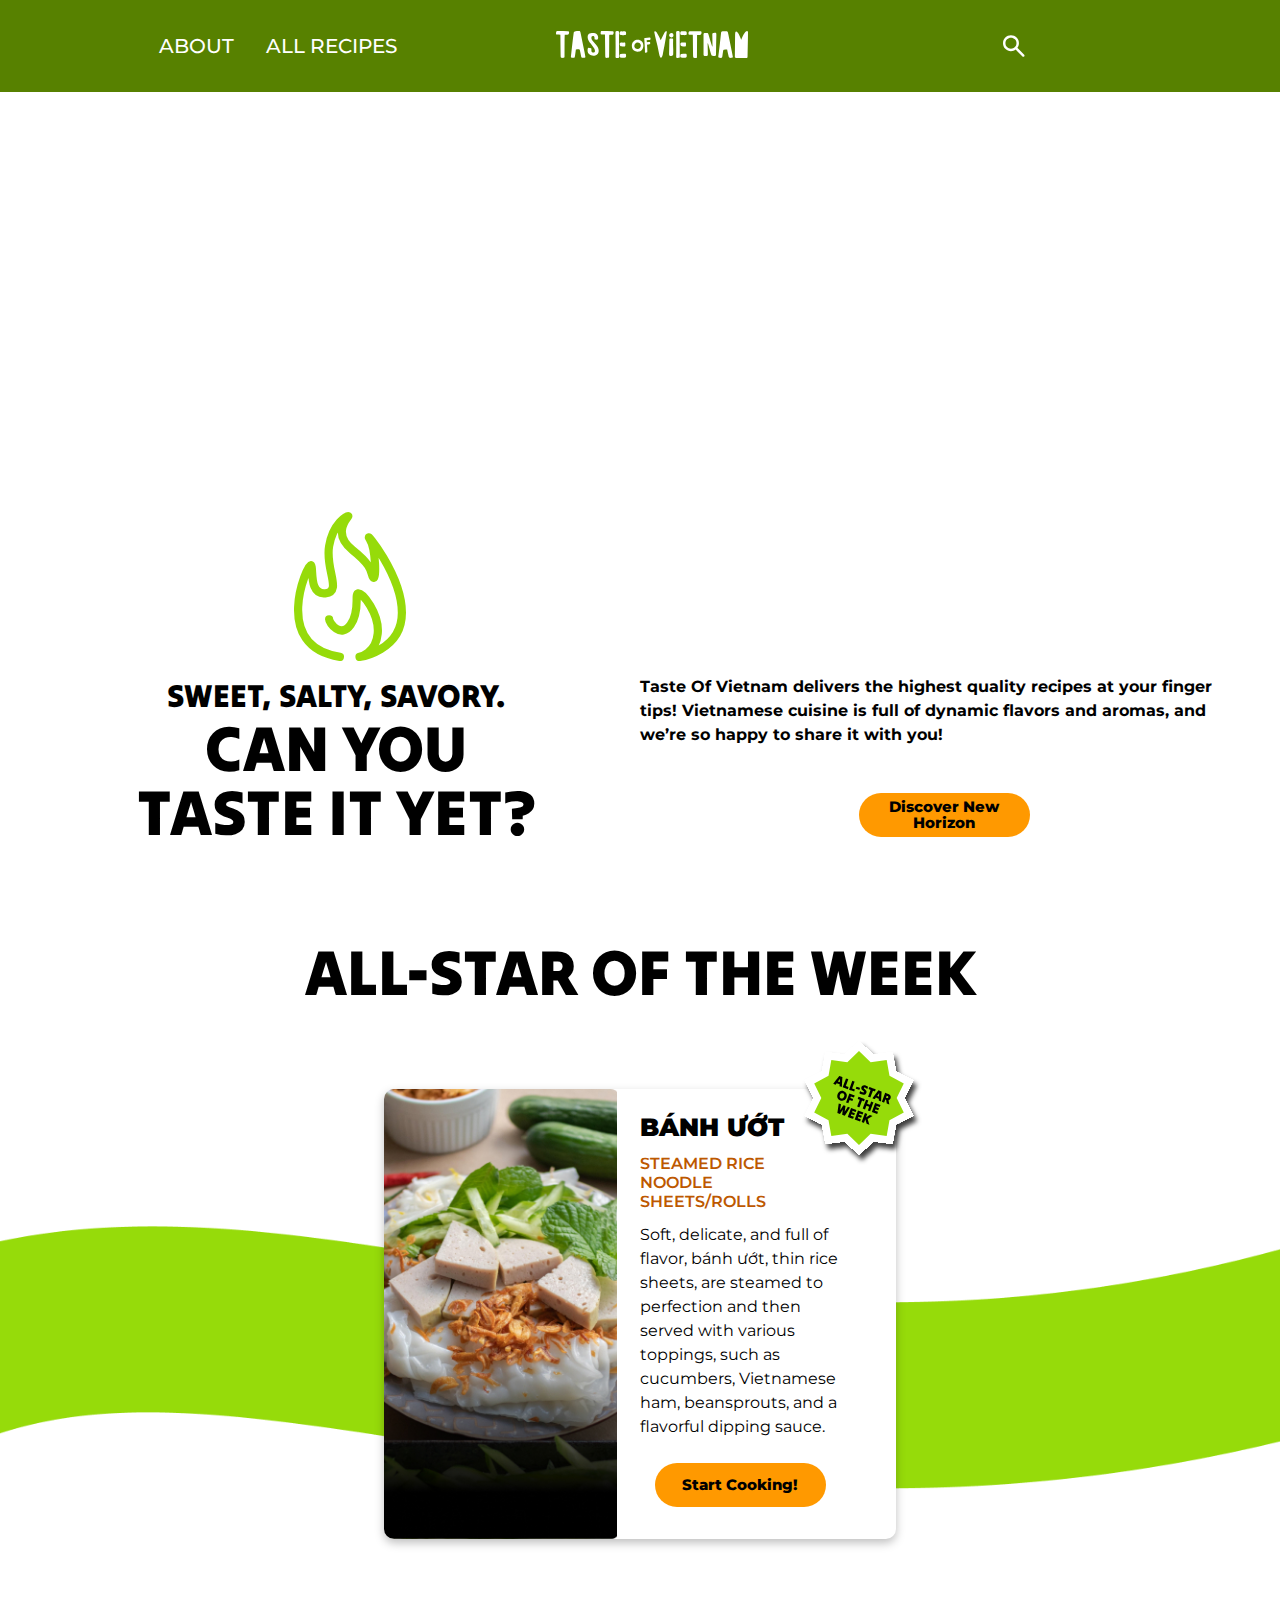
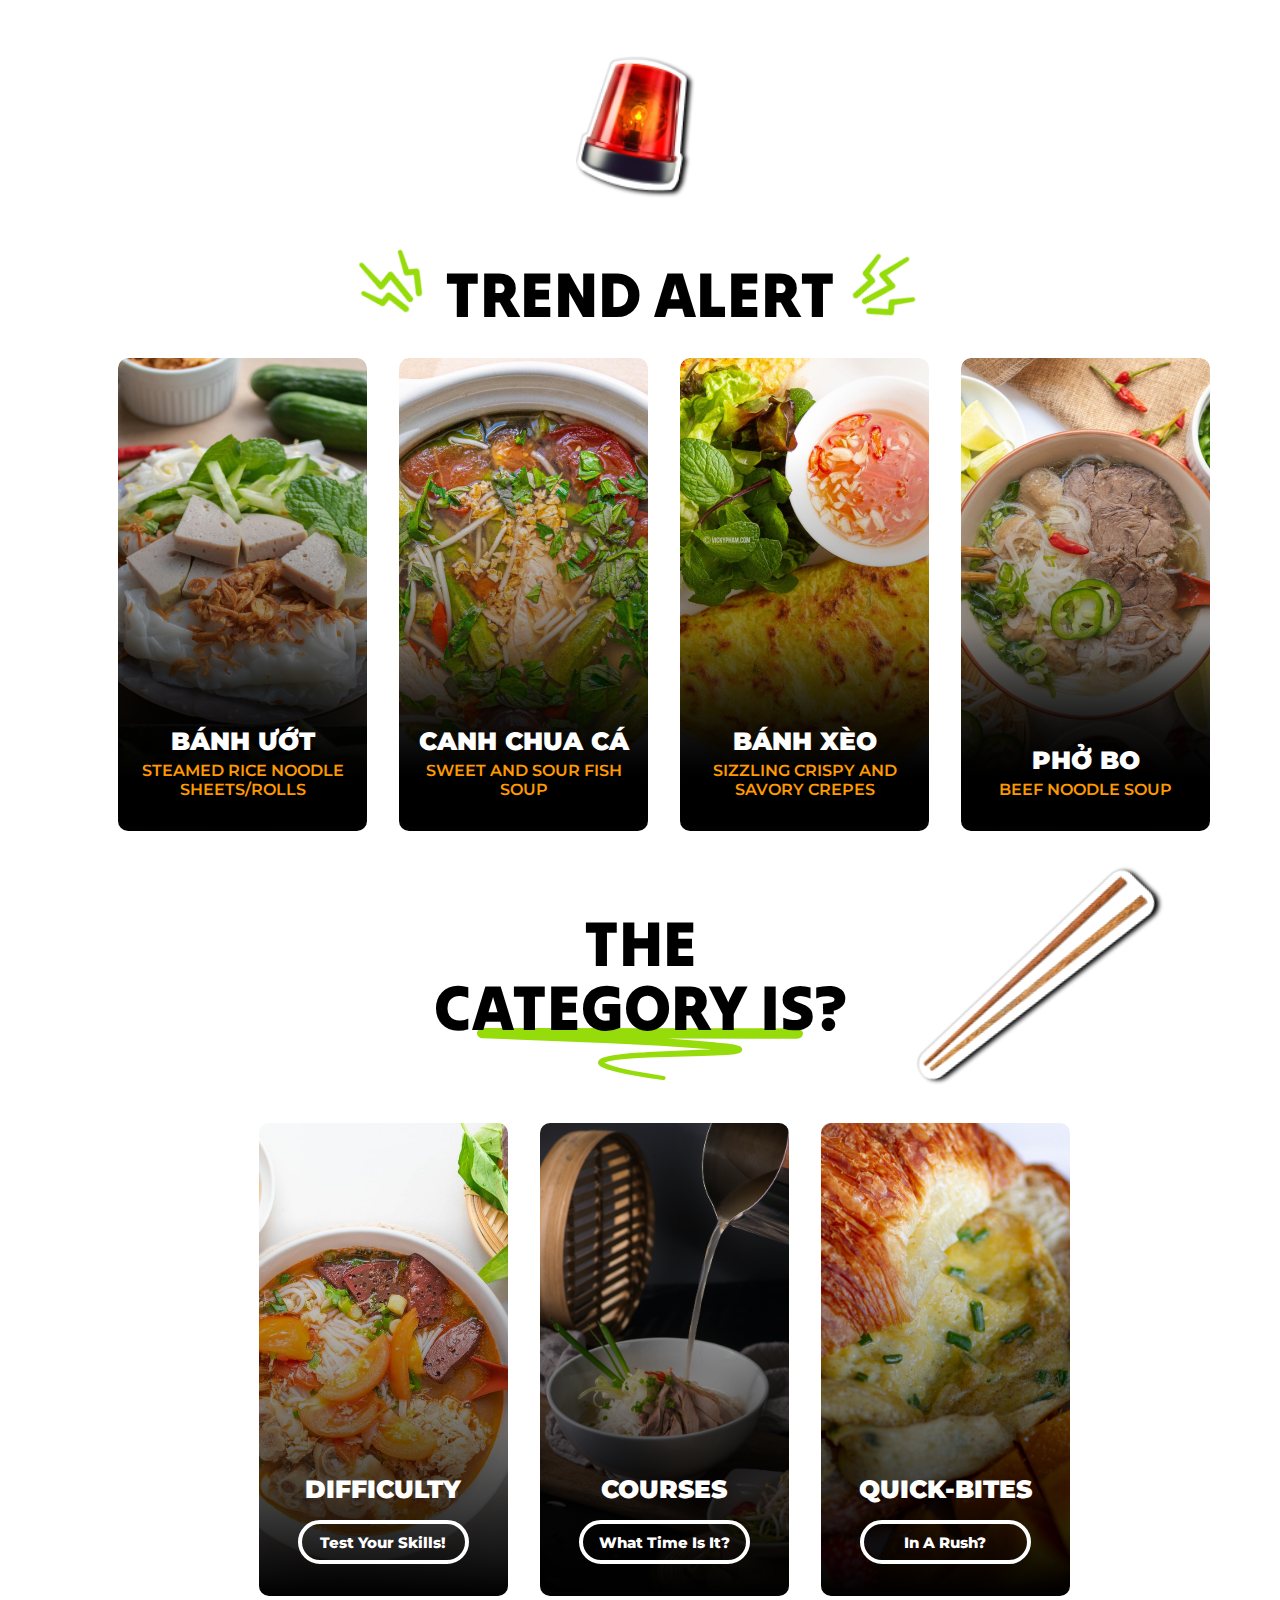
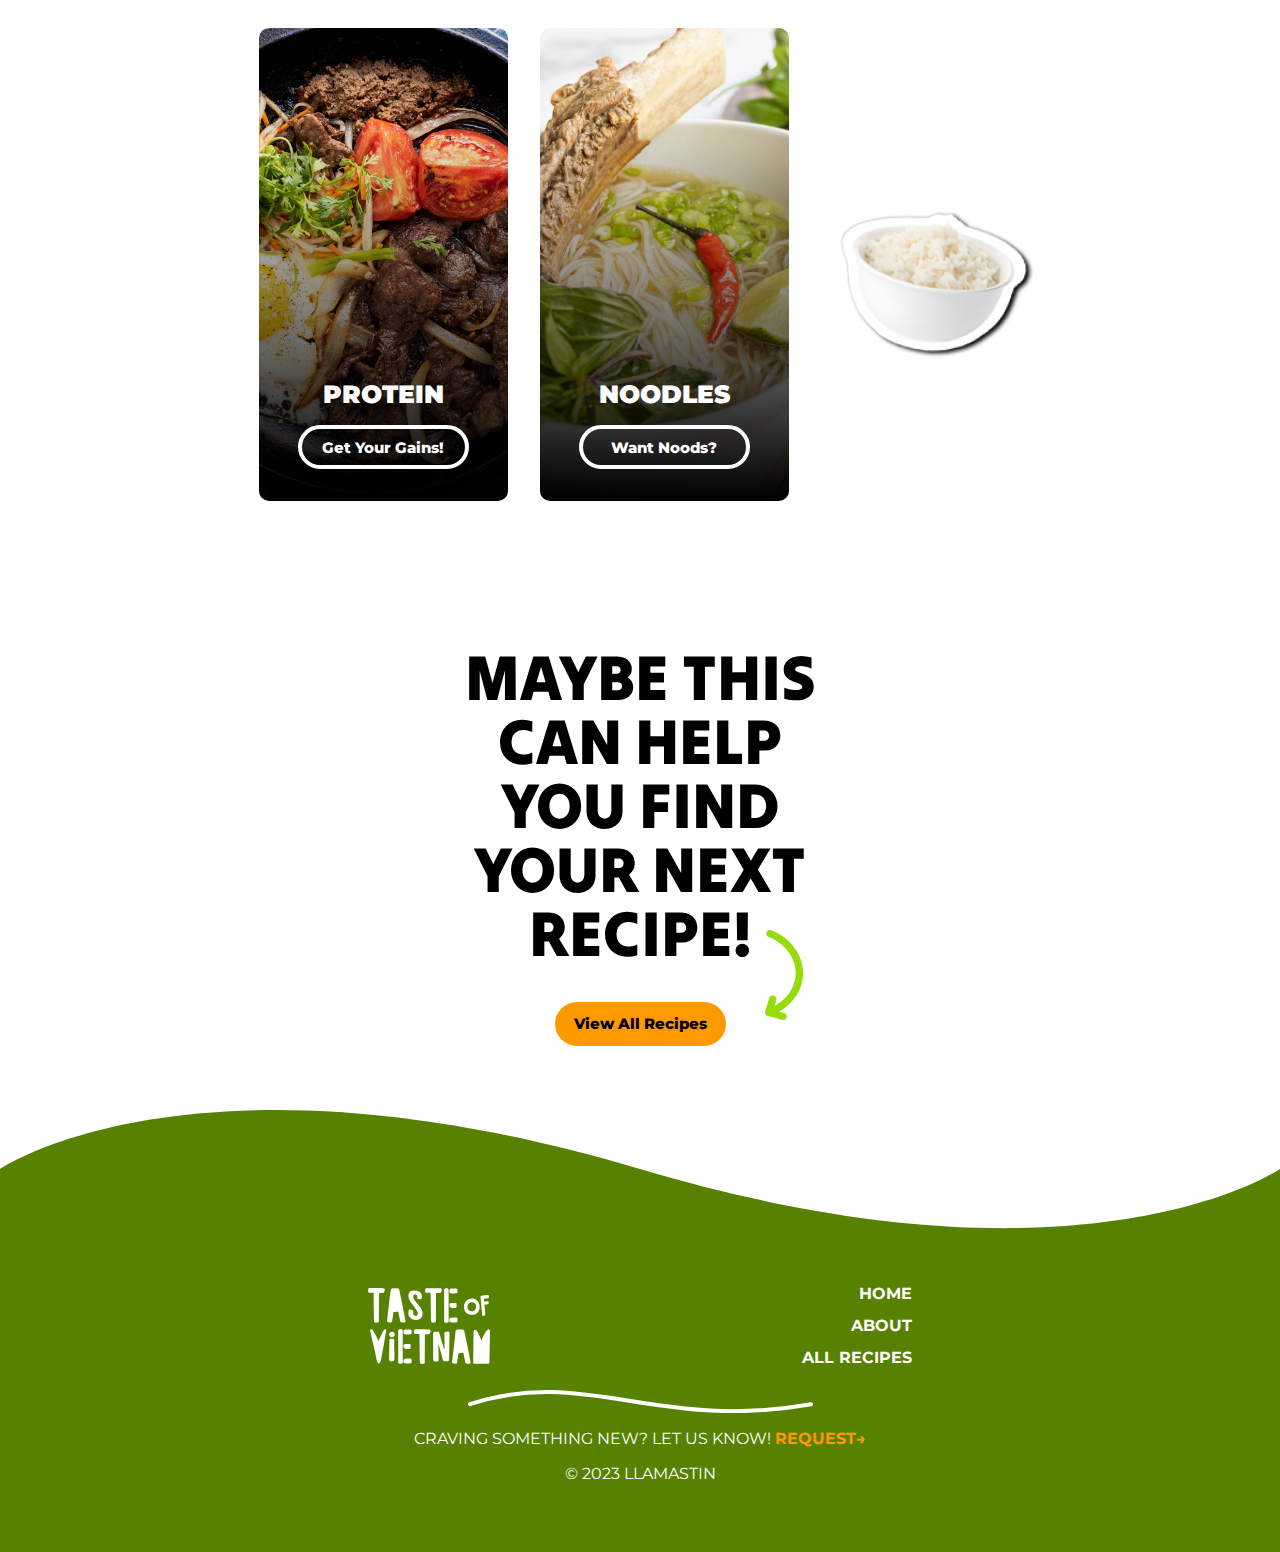
==== index.html @ 8d182fe5 "media query homepage Done" ====
<!DOCTYPE html>
<html lang="en">
<head>
  <meta charset="UTF-8">
  <meta name="viewport" content="width=device-width, initial-scale=1.0">
  <title>Taste of Vietnam</title>
  <link rel="stylesheet" href="css/style.css">
  <link rel="stylesheet" href="https://cdnjs.cloudflare.com/ajax/libs/font-awesome/6.4.2/css/all.min.css" integrity="sha512-z3gLpd7yknf1YoNbCzqRKc4qyor8gaKU1qmn+CShxbuBusANI9QpRohGBreCFkKxLhei6S9CQXFEbbKuqLg0DA==" crossorigin="anonymous" referrerpolicy="no-referrer">
</head>
<body>
    <header class="header">
      <nav class="nav2">
        <ul>
          <li> <a href="about.html">about</a></li>
          <li> <a href="#">all recipes</a></li>
        </ul>
      </nav>

      <div class="hamburgerMenu">
        <div class="bar"></div>
        <div class="bar"></div>
        <div class="bar"></div>
      </div>
      
      <h1>
      <img src="images/logos/horizontal-logo-tov.svg" alt="Taste of Vietnam Logo">
      </h1>
      <img class="search" src="images/icons/search-icon.svg" alt="search menu">
      <nav class="nav">
        <ul>
          <li> <a href="about.html">about</a></li>
          <li> <a href="#">all recipes</a></li>
          <li> <a href="courses.html">courses</a></li>
          <li> <a href="#">difficulty</a></li>
          <li> <a href="#">protein</a></li>
          <li> <a href="#">noodles</a></li>
          <li> <a href="#">quick-bites</a></li>
        </ul>
      </nav>

    </header>


  <main>
    <div class="clipPath">
    <video autoplay loop muted poster="images/hero-video.mp4">
      <source src="images/hero-video.mp4" type="video/mp4">
    </video>
    <svg xmlns="http://www.w3.org/2000/svg" width="390" height="39" viewBox="0 0 390 39" fill="none">
      <path d="M0 18C0 18 59 -22.5 195 18C331 58.5 390 18 390 18V39L0 39L0 18Z" fill="white"/>
    </svg>
  </div>

    <section class="welcome">
      <div class="opener">
        <img class= "flame" src="images/doodles/fire-doodle.svg" alt="flame">
      <div class="openerRow"> 
          <h2><span>Sweet, Salty, Savory.</span><br>
          Can you<br>taste it yet?</h2>
      <div>    
          <p>Taste Of Vietnam delivers the highest quality recipes at your finger tips! Vietnamese cuisine is full of dynamic flavors and aromas, and we’re so happy to share it with you!</p>
          <button type="button" class="orangeButton"> Discover New Horizon</button>
      </div>
      </div>
      </div>
      <h2 class="allStarTitle"> All-star of the week</h2>
      <div class="starSticker">
        <img class="allstarSticker" src="images/stickers/mobile-allstar.svg" alt="green 10-star badge reading, all-star of the week">
        <div class="recipeCard">
          <img src="images/trend-alert/banh-uot.jpg" alt="Bánh Ướt, steamed rice noodle sheets/rolls">
          <div class="description">
            <h3>Bánh Ướt</h3>
            <h4>Steamed rice noodle sheets/rolls</h4>
            <p>Soft, delicate, and full of flavor, bánh ướt, thin rice sheets, are steamed to perfection and then served with various toppings, such as cucumbers, Vietnamese ham, beansprouts, and a flavorful dipping sauce. </p>
            <button class="orangeButton">Start Cooking!</button>
          </div>
        </div>
        <img class="largeWave" src="images/doodles/large-wave.png" alt="large wave divider">
      </div>

    </section>

    <div class="overlayStickers">
        <img class="greenWave enlarge" src="images/doodles/greenn-wave-overflow.png" alt="green wave divider">
        <img class="alarm" src="images/stickers/alarm.png" alt="blairing red alarm">
    </div>

    <section>

      <header class="trending">
        <img class="buzzOne" src="images/doodles/trendbuzz-doodle.png" alt="green electric doodle lines">
        <h2 >trend alert</h2>
        <img class="buzzTwo" src="images/doodles/trendbuzz-doodle.png" alt="green electric doodle lines">
      </header>

      <div class="carousel">
<button type="button" class="arrows previous"><i class="fa-solid fa-angle-left"></i></button>
<button type="button" class="arrows next"><i class="fa-solid fa-angle-right"></i></button>
        <ul class="cards">
        <li class="slide">
          <div class="darkOverlay">
            <img src="images/trend-alert/banh-uot.jpg" alt="banh uot, steamed rice noodle sheets/rolls">
            <div class="overlapText">
              <h3>Bánh Ướt</h3>
              <h4>steamed rice noodle sheets/rolls</h4>
            </div>
          </div>
        </li>

        <li class="slide">
          <div class="darkOverlay">
            <img src="images/trend-alert/canh-chua-ca.jpg" alt="canh chua ca, sweet and sour fish soup">
            <div class="overlapText">
              <h3>Canh Chua Cá</h3>
              <h4>sweet and sour fish soup</h4>
            </div>
          </div>
        </li>

        <li class="slide">
          <div class="darkOverlay">
            <img src="images/trend-alert/banh-xeo.jpg" alt="banh xeo, sizzling crispy and savory crepes">
            <div class="overlapText">
              <h3>Bánh Xèo</h3>
              <h4>Sizzling Crispy and Savory Crepes</h4>
            </div>
          </div>
        </li>

        <li class="slide">
          <div class="darkOverlay">
            <img src="images/dinner/pho-bo.jpg" alt="pho bo, beef noodle soup">
            <div class="overlapText">
              <h3>Phở Bo</h3>
              <h4>beef noodle soup</h4>
            </div>
          </div>
        </li>
        </ul>
      </div>
      <ul class="dots">
        <li class="active"></li>
        <li></li>
        <li></li>
        <li></li>
      </ul>
    </section>

    <section>
      <header class="categoryTitle">
        <img class="chopstick" src="images/stickers/chopstick.png" alt="chopstick sticker element">
        <h2>the <br> category is?</h2>
        <img class="underline" src="images/doodles/underline-doodle.svg" alt="green underline">
      </header>
      <div class="carousel grid">
<button type="button" class="arrows previous"><i class="fa-solid fa-angle-left"></i></button>
<button type="button" class="arrows next"><i class="fa-solid fa-angle-right"></i></button>
        <ul class="cards categories">
          <li class="slide">
          <div class="darkOverlay">
            <img src="images/categories/difficulty-cover.jpg" alt="category is difficulty">
            <div class="overlapText">
              <h3>difficulty</h3>
              <button>Test Your Skills!</button>
            </div>
          </div>
          </li>

          <li class="slide">
          <div class="darkOverlay">
            <img src="images/categories/courses-cover.jpg" alt="category is courses">
            <div class="overlapText">
              <h3>courses</h3>
              <button>What Time Is It?</button>
            </div>
          </div>
          </li>

          <li class="slide">
          <div class="darkOverlay">
            <img src="images/categories/quick-bites-cover.jpg" alt="category is quick-bites">
            <div class="overlapText">
              <h3>quick-bites</h3>
              <button>In A Rush?</button>
            </div>
          </div>
          </li>

          <li class="slide">
            <div class="darkOverlay">
              <img src="images/categories/protein-cover.jpg" alt="category is protein">
              <div class="overlapText">
                <h3>protein</h3>
                <button>Get Your Gains!</button>
              </div>
            </div>
            </li>

          <li class="slide">
          <div class="darkOverlay">
            <img src="images/categories/noodles-cover.jpg" alt="category is noodles">
            <div class="overlapText">
              <h3>noodles</h3>
              <button>Want Noods?</button>
            </div>
          </div>
          </li>
        </ul>
      </div>
      </section>


    <div class="overlayStickers">
        <img class="greenWave" src="images/doodles/greenn-wave-overflow.png" alt="green wave divider">
        <img class="bowlRice" src="images/stickers/bowl-of-rice.png" alt="bowl of rice">
    </div>

      <div class="end">
        <div>
        <h2>maybe this can help you find your next recipe!</h2>
        <div>
        <img src="images/doodles/arrow-doodle.png" alt="green arrow pointing">
        <button class="orangeButton">View All Recipes</button>
      </div>
 
  </main>
    
  
  <footer>
    <svg class="wave" xmlns="http://www.w3.org/2000/svg" width="390" height="39" viewBox="0 0 390 39"
      fill="none">
      <path d="M0 18C0 18 59 -22.5 195 18C331 58.5 390 18 390 18V39H0V18Z" fill="#578100" />
    </svg>
    <div class="footer">
      <div class="footerRow">
        <img class="footlogo" src="images/logos/vertical-logo-tov.svg" alt="Taste of Vietnam Logo">
          <div>
            <ul>
            <li><a href="index.html">home</a></li>
            <li><a href="about.html">about</a></li>
            <li><a href="#">all recipes</a></li>
            </ul>
          </div>
        </div>
      <div class="footerColumn">
      <svg xmlns="http://www.w3.org/2000/svg" width="345" height="23" viewBox="0 0 345 23" fill="none">
      <path d="M2 14.1934C117.5 -23.8067 188.5 41.6934 343 14.1934" stroke="white" stroke-width="4"
      stroke-linecap="round" />
      </svg>
   <span>Craving something new? Let us know!
      <a class="request" href="#">request</a> </span>
      © 2023 Llamastin
      </div>
    </div>
  </footer>
  <script src="js/script.js"></script>
  <script src="https://ajax.googleapis.com/ajax/libs/jquery/3.7.1/jquery.min.js"></script>
</body>

</html>
---- css/style.css ----
/* GENERAL */
@import url('https://fonts.googleapis.com/css2?family=Montserrat:ital,wght@0,100;0,200;0,300;0,400;0,500;0,600;0,700;0,800;0,900;1,100;1,200;1,300;1,400;1,500;1,600;1,700;1,800;1,900&family=Outfit:wght@100;200;300;400;500;600;700;800;900&family=Tilt+Warp&display=swap');

html {
  box-sizing: border-box;
}

*, :after, :before {
  box-sizing: inherit;
}

body, button {
  margin: 0;
  color: #000;
  font-family: 'Montserrat';
  font-size: 1rem;
}

.balance, .margins, .pho, .household, .crown, .welcome{
  margin: 0 1.25rem;
  display: flex;
  flex-direction: column;
  justify-content: center;
  align-items: center;
}

 ul {
  padding-left: 0;
}

h3, h4 {
  margin: 0;
}

p {
  margin: 0;
  line-height: 1.5rem;
  font-size: 1rem;
  font-weight: 400;
}

/* NAVIGATION */
.header {
  position: sticky;
  display: flex;
  flex-direction: row;
  align-items: center;
  justify-content: space-evenly;
  background-color: #578100;
  height:auto;
  width: 100%; 
  z-index: 10;

  
}

.nav {
  position: fixed;
  top: 65px;
  background-color: #578100;
  height: 100vh;
  transition: all 0.4s ease-in;
  width: 100%;
  left: -50%;
  transform: translateX(-50%);
}

.nav ul {
  list-style: none;
  margin-left:3rem;
}

 .nav a, .nav2 a {
  text-decoration: none;
  font-family: 'montserrat';
  font-size: 1.25rem;
  font-weight: 500;
  color: #fff;
  text-transform: uppercase;
  line-height: 3.75rem;
 }

.nav2 ul{
  display: flex;
  flex-direction: row;
  justify-content: space-around;
  gap: 2rem;
  list-style: none;
}

.bar {
  background-color: #fff;
  width: 1.37856rem;
  height: 0.1875rem;
  border-radius: .3rem;
  margin: 0.313rem 0;
  transition: all 0.3s ease-in-out;
}

/* JavaScript Hamburger */
.nav--toggle {
  left: 50% !important;
}
.hamburgerMenu--toggle .bar:nth-child(1) {
  transform: translateY(8px) rotate(45deg);
}
.hamburgerMenu--toggle .bar:nth-child(2) {
  opacity: 0;
}
.hamburgerMenu--toggle .bar:nth-child(3) {
  transform: translateY(-8px) rotate(-45deg);
}

.nav2 {
  display: none;
}

@media (min-width: 1025px) {
  .nav2 {
    display:block;
  }
  .hamburgerMenu {
    display: none;
  }
  .search {
    padding: 0 6rem
  }
}

/* BUTTON */ 
.orangeButton {
  width: 10.6875rem;
  height: 2.75rem; 
  border-radius: 2rem;
  background-color:#FF9900;
  font-size: 0.9375rem;
  font-weight: 800;
  border-style: none;
  align-self: center;
  line-height: 1rem;
  text-decoration: none;
  text-align: center;
  vertical-align: middle;
}

/* HOME PAGE */
/* VIDEO *   */

.flame {
  position: relative;
  width: 5rem;
  z-index: 1;
}

.clipPath {
  position: relative;
  display: flex;
  align-items: end;
}

video {
  object-fit: cover;
  height: 25rem;
  width: 100%;
}
.clipPath svg {
  position: absolute;
  display: flex;
  width: 100%;
  height: auto;

}

h2 {
  font-family: 'tilt warp';
  font-size: 50px;
  margin: 0;
  text-align: center;
  line-height: 3rem;
  text-transform: uppercase;
  margin-bottom: 1rem;
}

.opener span {
  font-size: 2rem;
  line-height: 1rem;
}

.opener, .openerRow div {
  display: flex;
  flex-direction: column;
  align-items: center;
}
.opener p {
  font-weight: 700;
  margin-bottom: 1.4rem;
}

.allStarTitle {
  display: none;
}

@media (min-width: 1025px) {
  video {
    height: 35rem;
  }

  .openerRow {
  position: relative;
  display: grid;
  grid-template-columns: 1fr 1fr;
  margin: 0 2rem 2rem 2rem;
  }
  .openerRow p {
    width: 100%;
  }
  .openerRow div {
  display: flex;
  flex-direction: column;
  align-content: center;
  justify-content: space-evenly;
}
  h2 {
    font-size: 4rem;
    line-height: 4rem;
  }
  .flame {
    position: absolute;
    left: 23%;
    top: 32rem;
    width: 7rem
  }
  .allStarTitle {
    display: block;
    margin-top: 3rem;
  }
}
/* recipe cards */
.recipeCard {
  display: flex;
  flex-direction: column;
  box-shadow: 0px 4px 10px 0px rgba(0, 0, 0, 0.25);
  border-radius: .63rem;
  margin-bottom: 3.14rem;
} 

.recipeCard button {
  margin: 2rem
}

.starSticker {
  position: relative;
  margin-top: 4.31rem;
}

.allstarSticker {
  position: absolute;
  top: -3rem;
  right: -1rem;
}
.recipeCard img {
  object-fit: cover;
  height: 13.75rem;
  border-radius: .63rem .63rem 0 0;
}

.description {
  display: flex;
  flex-direction: column;
  align-content: center;
  margin: 1.44rem 1.44rem 0 1.44rem;
  gap: .75rem;
}

.description p {
  margin: 0;
  font-weight: 400;
}

.description button {
  margin: .75rem 0 2rem 0;
}

 h3 {
  font-size: 1.5625rem;
  text-transform: uppercase;
  font-weight: 900;
 }

.description h4 { 
  font-weight: 600;
  text-transform: uppercase;
  color:#BD5800;
}

.overlayStickers {
  display: flex;
  justify-content: space-around;
  align-items: center;
  position: relative;
  margin: 4rem 0;
}

.greenWave {
  max-height: 3.74944rem;
  width: 100%;
}

.alarm, .bowlRice{
  position: absolute;
}

.largeWave {
  display: none;
}

@media (min-width: 1025px) {
  .recipeCard {
    position: relative;
    display: grid;
    grid-template-columns: 1fr 1.2fr;
    height: 100%;
    background-color: #fff;
    width: 40%;
    flex-direction: row;
  }
  .welcome {
    margin: 0;
  }
  .recipeCard img {
    height:100%;
    width:100%;
    border-radius: .63rem 0 0 .63rem;
  }
  .description {
    justify-content: center;
    padding-right: 2rem;
  }
  .starSticker {
    display: flex;
    justify-content: center;
    align-items: center;
  }
  .allstarSticker {
    z-index: 2;
    top: -3rem;
    right: 28%;
  }
  .largeWave {
    display: block;
    position: absolute;
    z-index: -1;
    bottom: 20%;
    width: 100%;
  }
  .greenWave {
    display: none;
  }
  .alarm {
    position: relative;
    margin: 1rem;
    scale: 130%;
  }
}


/* TREND ALERT */
.trending {
  position: relative;
  display: flex;
  align-items: center;
  justify-content: center;
}

.buzzOne {
  position: relative;
  left: 2.5rem;
  top: -1.5rem;
  transform: rotate(-65deg);
  margin-right: 4rem;
}

.buzzTwo {
  position: relative;
  right: 2.5rem;
  top: -1rem;
  transform: rotate(35deg);
  margin-left: 4rem;
}

/* Carousel */
.carousel {
  max-width: 24.375rem;
  position: relative;
  margin: 0 auto;
  padding-left: 3rem;
}

.dots {
  display: flex;
  justify-content: center;
}

.dots li {
  display: inline-block;
  background-color:#000;
  border-radius: 30px;
  margin: 0 10px;
  width: 7px;
  height: 7px;
  opacity: .2;
}

.dots li.active {
  opacity: 1;
}

.arrows {
  border-radius: 30px;
  position: absolute;
  height: 44px;
  width: 44px;
  background-color: #fff;
  border: none;
  box-shadow: 0 0 5px;
  font-size: 1.5rem;
  top: 50%;

}

.previous {
  left: 2rem;
}

.next {
  right: 2rem;
}


/* Bleed-Cards */

.cards {
  display: flex;
  flex-direction: row;
  align-items: center;
  gap: 2rem;
  overflow: scroll;
}
.cards li {
  position: relative;
  list-style: none;
  text-align: center;
  border-radius: .63rem;
}

.darkOverlay {
  position: relative;
  background: linear-gradient(
    rgba(0, 0, 0, 0.0) 0%,
    rgba(0, 0, 0, 0) 20%,
    rgb(0, 0, 0) 100%
  );
  border-radius: .63rem;
} 
.overlapText {
  position: absolute;
  bottom: 2rem; 
  width: 100%;
  padding: 0 1rem;
}

.overlapText h4 {
  color:#FF9900;
  font-weight: 600;
  text-transform: uppercase;
  margin-top: .3rem;
}
.overlapText h3 {
  color:#ffffff;
  text-transform: uppercase;
}
.cards img {
  position: relative;
  object-fit: cover;
  width: 15.5625rem;
  height: 29.3125rem; 
  z-index: -1;
  border-radius: .63rem;
}

/* Category */

.chopstick {
  position: relative;
  display: flex;
}

.categoryTitle {
  position: relative;
  display: flex;
  flex-direction: column;
  align-items: center;
}

.underline {
  position: relative;
  bottom: 27px;
  z-index: -1;
}

.cards button {
  width: 10.6875rem;
  height: 2.75rem; 
  border-radius: 2rem;
  font-size: 0.9375rem;
  font-weight: 800;
  background-color: transparent;
  border:4px solid #fff;
  color: #fff;
  margin-top: 1rem;
  align-self: center;
}

@media (min-width: 1025px) {
  .carousel {
    max-width: 100%;
    display: flex;
    justify-content: center;
  }
  .dots, .carousel .arrows {
    display: none;
  }
  .chopstick {
    position: absolute;
    right: 10%;
    scale: 130%;
    transform: rotate(-20deg);
  }
  .categoryTitle {
    margin-top: 4rem;
  }
  .cards {
    overflow: visible;
  }
  .cards li:hover {
    scale: 105%;
    box-shadow: 0 0 10px  #FF9900;
  }
  .cards button:hover {
    background-color: #fff;
    color:#000
  }
.orangeButton:hover {
    background-color: #96DB0A;
  }
  .categories {
    display: grid;
    grid-template-columns: 1fr 1fr 1fr;
  }
  .bowlRice {
    right: 20%;
    bottom:14rem;
    scale: 120%
  }
}
/* Maybe this can help you */
.end div {
  position: relative;
  display: flex;
  flex-direction: column;
  align-items: center;
  padding: 0 2rem;
  width: 30rem;
  text-align: center;
}

.end img {
  position: absolute;
  bottom: 40%;
  right: 16%;
}

.end {
  display: flex;
  position: relative;
  flex-direction: column;
  margin-bottom: 4rem;
  align-items: center;
}

.end button {
  position: relative;
  margin-top: 1.3rem;
}

/* COURSES PAGE */
.pageName, .recipePage {
  display: flex;
  flex-direction: column;
  align-items: center;
  background-color: #578100;
  padding: 2.5rem;
}
.pageName, .recipePage h2 {
  position: relative;
  color: #fff;
}

.pageName svg {
  width: 100%;
  height: auto;
}

.titles h2 {
  text-align: left;
  font-size: 2.5rem;
  margin-top: 5rem;
  margin-bottom: .2rem;
}

.titles p {
  text-transform: uppercase;
  font-weight: 600;
  line-height: 1.2rem;
  margin-bottom: .2rem;
}

.titles a {
  text-decoration: none;
  color: #BD5800;
  font-size: 0.9375rem;
  font-weight: 700;
}

/* LUNCH PAGE*/
.icons img {
  width: 2.11769rem;
  height: 2.13244rem;
}

.icons {
  display: grid;
  grid-template-columns: .3fr 1fr .3fr 1fr;
  align-items: center;
  vertical-align: middle;
  gap: 1rem .6rem;
}

.lunchGrid {
  margin-top: 3rem;
  margin-bottom: 3.14rem;
}

/* RECIPE PAGE */
.recipe {
  display: flex;
  flex-direction: column;
  justify-content: center;
  align-items: center;
}

.recipe h2 {
  margin-top: 3rem;
}

.recipePage h2 {
  text-transform: uppercase;
  margin: 0;
}

.recipePage h4 {
  color: #fff ;
  text-align: center;
  font-weight:600;
  width: 100%;
  text-transform: uppercase;
  margin: .5rem 0 1.38rem 0;
}

.recipePage .icons p{
  color: #fff;
  font-weight: 700;
}

.imageOverlap .wave {
  position: absolute;
}
  
.imageOverlap img {
  object-fit: cover;
  position: relative;
  left: 0rem;
  z-index: -1;
  block-size: auto;
  max-inline-size: 100%;
}

.imageOverlap {
  block-size: auto;
  width: 100%;
  height: auto;
  margin-bottom: 1rem;
}

.ingredientsCard {
  background-color: #FF9900;
  padding: 1.3rem;
  width: 22.0625rem;  
  height: 37rem;
  border-radius: .63rem;
  margin: 3rem 0;
}

.ingredientsCard h3 {
  margin-bottom: 1.25rem;
}
.ingredientsCard h5 {
  margin: 0;
  margin-bottom: .35rem;
  text-transform: uppercase;
}

.ingredientsCard ul{
  margin: 0;
  margin-left: 1.2rem;
  margin-bottom: 1.5rem;
  line-height: 1.5rem;
  font-size: 1rem;
}

.listButtons {
  display: flex;
  flex-direction: row;
  justify-content: space-evenly;
}
.listButtons button{
 border-style: none;
 text-decoration-line: underline;
 text-transform: uppercase;
 margin: 1rem 2rem
}

/* LIST VIEW */

ol {
  line-height:1.5rem;
}
.listView li {
  margin-bottom: 1rem;
}

/* CARD VIEW */

.cardView ol {
  display: flex;
  flex-direction: row;
  gap: 2rem;
  overflow: scroll;
  max-width: 24.375rem;
  padding-right: 2rem;
}

.step {
  list-style: none;
}
.stepCards {
  display: flex;
  flex-direction: column;
  width: 21.875rem;
  height: 30.83813rem;
  box-shadow: 0px 4px 10px 0px rgba(0, 0, 0, 0.25);
  border-radius: .63rem;
  margin-bottom: 1rem;

}

.stepCards img {
  object-fit: cover;
  height: 13rem;
  border-radius: .63rem .63rem 0 0;
}

.stepCards p {
  padding: 1rem;
}

.numberSystem {
  display: flex;
  flex-direction: row;
  justify-content: center;
}

.numberSystem button {
  border: none;
  background-color: transparent;
}
.numberSystem ol {
  text-transform: uppercase;
  font-size: 1.25rem;
  font-weight: 600; 
  list-style: none;
}

/* FORMS */
form {
  display: flex;
  flex-direction: column;
  justify-content: space-around;
}

label {
font-size: 1.5625rem;
font-weight: 900;
line-height: 1.75rem;
text-transform: uppercase;
margin-top: 2rem;
}

input, textarea {
  min-width: 21.875rem;;
  min-height: 2.75rem;
  margin: .875rem 0;
  border-radius: 0.625rem;
  border: 2px solid #FF9900;
  font-family: "montserrat";
  padding: 1rem
}

form button {
  margin-top: 1rem
}

.firstcomment {
  margin: 6rem;
  text-transform: uppercase;
  width: 100%;
  text-align: center;
  font-weight: 500;
}
  

.commentBox {
  min-height: 6.0625rem;

}

/* ABOUT PAGE */
.balance {
  text-align: center;
  text-transform: uppercase;
  margin-top: 4rem;
}

.balance em {
  font-weight: bold;
}

.balance h3 {
  font-size: 2rem;
  font-style: italic;
  font-weight: 900;
  line-height: 138.5%; 
  margin-top: 2rem;
  margin-bottom: 3rem;
}

.emphasis {
  font-weight: 700;
  font-size: 1.25rem;
}

.vietnamMap {
  position:relative;
  margin: 2rem 0;
  display: flex;
  justify-content: center;
}

.imageMask {
  object-fit: cover;
  position: relative;
  z-index: -1;
  block-size: auto;
  max-inline-size: 100%;
  width: 100%;
  max-height: 34.4375rem;
  margin: 3rem 0 2rem 0;
} 

.infoCards {
  display: flex;
  flex-direction: column;
  align-items: center;
}

.rightTab, .leftTab {
  display: flex;
  flex-direction: column;
  position: relative;
  width: 22.3125rem;
  height: 10.625rem;
  margin: .75em 0;
  background: linear-gradient(
    rgba(0, 0, 0, 0.0) 0%,
    rgba(0, 0, 0, 0) 20%,
    rgb(0, 0, 0) 100%
  );
  border-radius: .63rem;
}

.rightTab img, .leftTab img {
  object-fit: cover;
  height: 100%;
  width: 100%;
  border-radius: .63rem;
  box-shadow: 0px 4px 10px 0px rgba(0, 0, 0, 0.25);
  z-index: -1;
}

.rightTab div, .leftTab div {
  position: absolute;
  text-align: center;
  bottom: .4rem;
  color: #fff;
  width: 100%;
}

.rightTab p, .leftTab p {
  color:#FF9900;
  font-size: 0.9375rem;
  font-weight: 700;
}

.rightTab {
  margin-top: 3rem;
}

.margins em {
  font-weight: bold;
}

.pho{
  display: flex;
  align-self: center;
  flex-direction: column;
  gap: 1rem;
}

.pho header {
  display: flex;
  flex-direction: column;
  align-items: center;
}

.pho img {
  max-width: 10rem;
}

.pho em {
  font-weight: bold;
  line-height: 1.5rem;
}

.pho br {
  margin: 2rem 0;
}

/* ICONIC INGREDIENTS */
.crown {
  position: relative;
  display: flex;
  flex-direction: column;
  justify-content: center;
  margin-top: 2rem;
}

.crown img {
  position:absolute;
  top: -3rem;
  left: 2rem
}

/* HOUSEHOLD ESSENTIALS */
.household {
  display: flex;
  flex-direction: column;
  align-items: center;
  justify-content: center;
  margin: 3rem;
}


.household button {
  min-width: 21.875rem;
}
.household h2 {
  margin: 3rem;
}
.ingredientsContainer {
  display: grid;
  grid-template-columns: 1fr 1fr;
  margin: 3rem 0;
  gap: 1rem;
}

.ingredientsItem {
  display: grid;
  justify-items: center;
  gap: .5rem;
  align-items: center;
  min-width:10.6875rem ;
  min-height: 10.625rem;;
  padding: 1rem;
  border-radius: 0.625rem;
  border: 2px solid #D9D9D9;
}



/* FOOTER */


footer {
  text-transform: uppercase;
  display: flex;
  flex-direction: column;
}
.wave {
  height: auto;
  width: 100%;
}

.footlogo {
  width: 7.625rem;
  height: 4.75rem;
}

.footer {
  display: flex;
  flex-direction: column;
  justify-content: center;
  color: #ffffff;
  font-weight: 400;
  background-color: #578100;
  padding: 1.5rem 3rem 4.3rem 3rem;
  text-align: center;
} 

.footerRow {
  display: flex;
  flex-direction: row;
  align-items: center;
  justify-content: space-between;
}
.footerColumn {
  display: flex;
  flex-direction: column;
  align-items: center;
  gap: 1rem;
}

footer ul {
  list-style: none;
  text-align: right;
  line-height: 2rem;
}

.request {
  width: 15.5rem;
  margin-top: 1.8rem;
}

footer a {
  text-decoration: none;
  color: #ffffff;
  font-weight: 700;
}

.request::after, .titles a::after{
  content: "→";
}

.request {
  color:#FF9900
}
@media (min-width: 1025px) {
  .footerRow {
    margin: 0 20rem;
  }
}
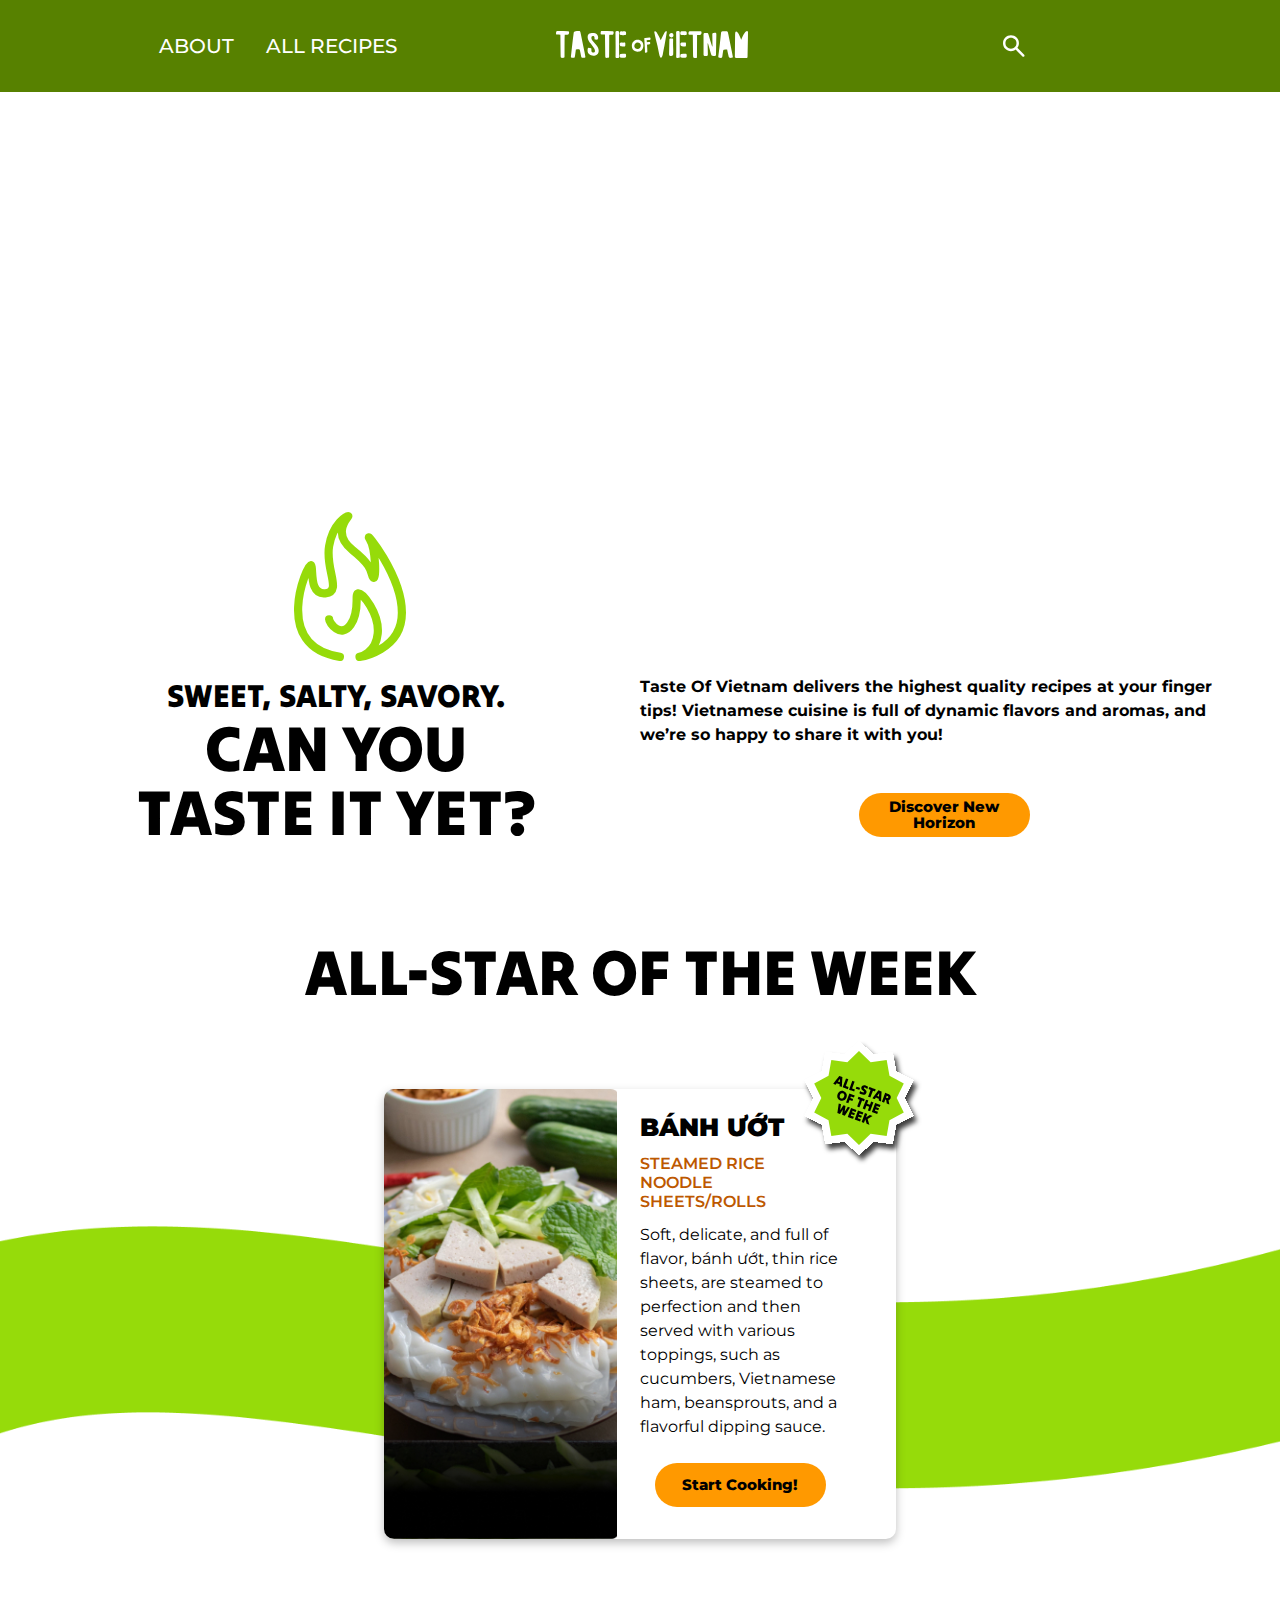
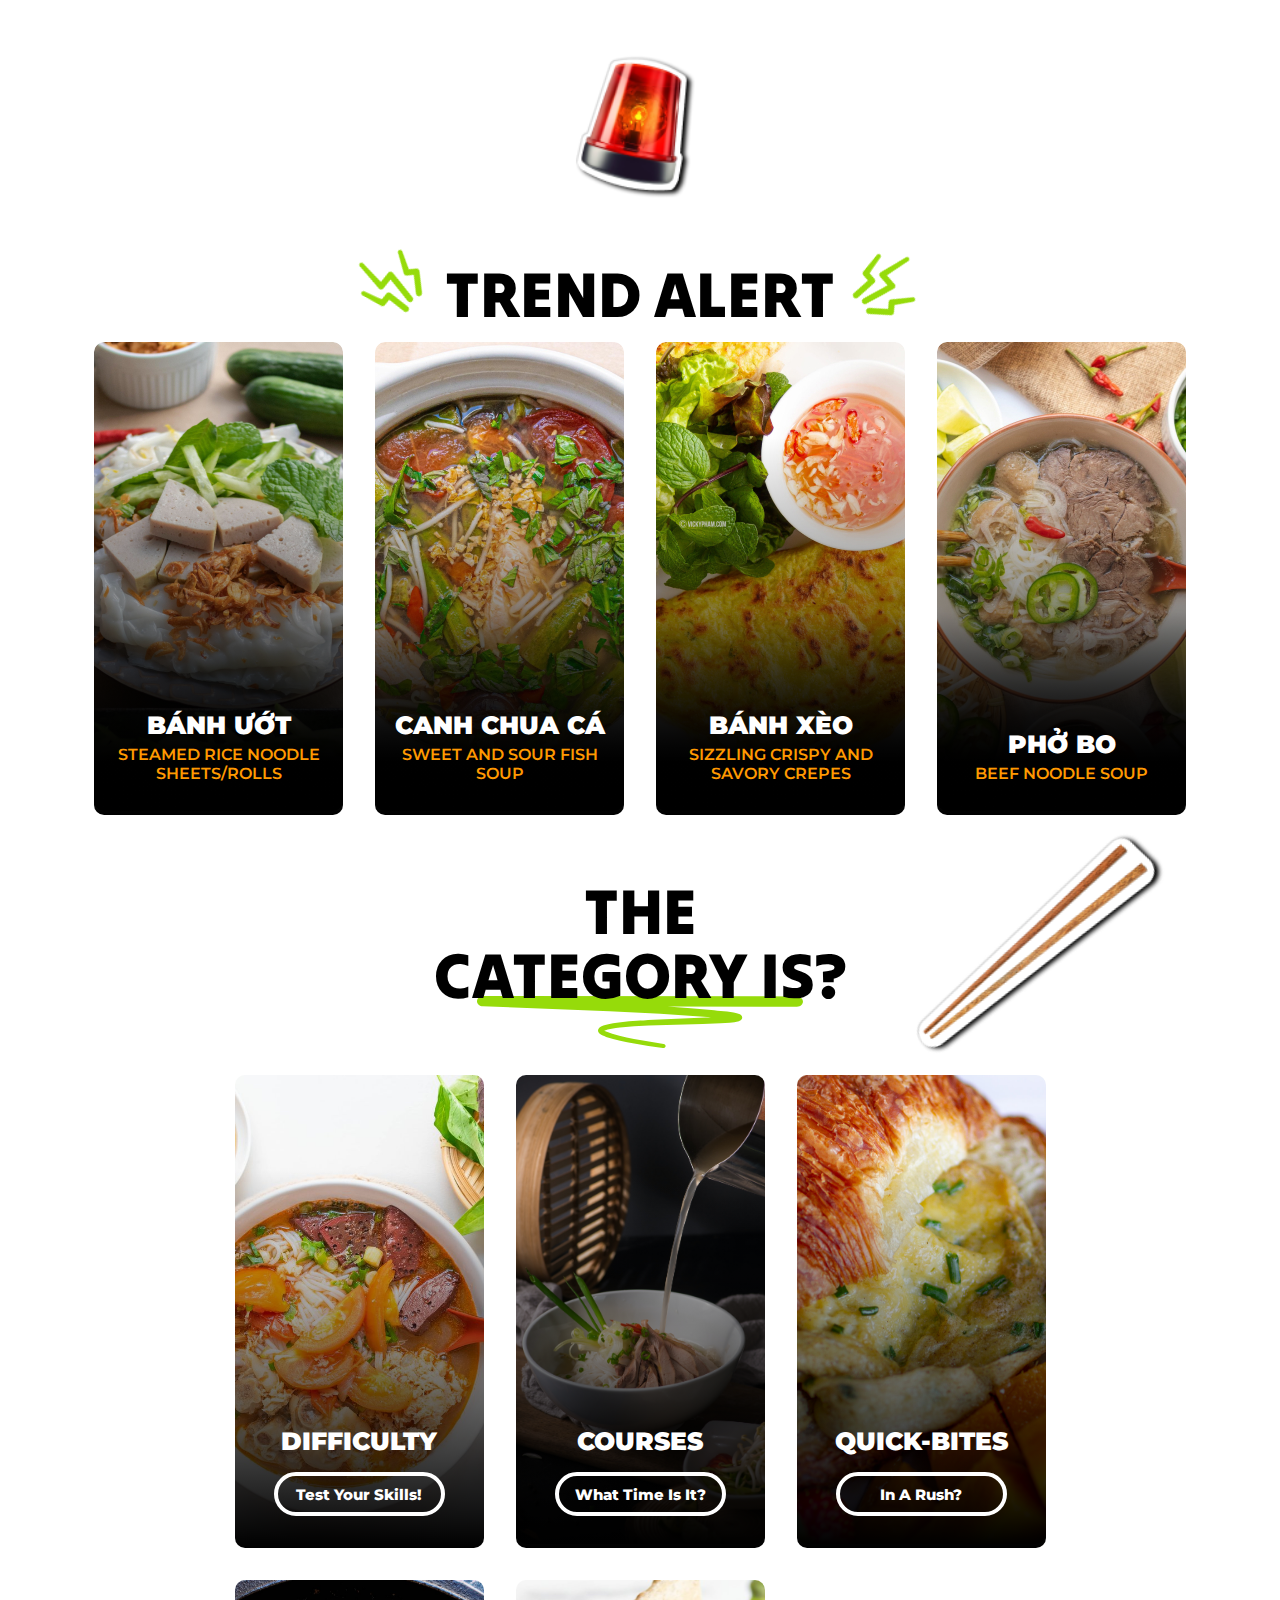
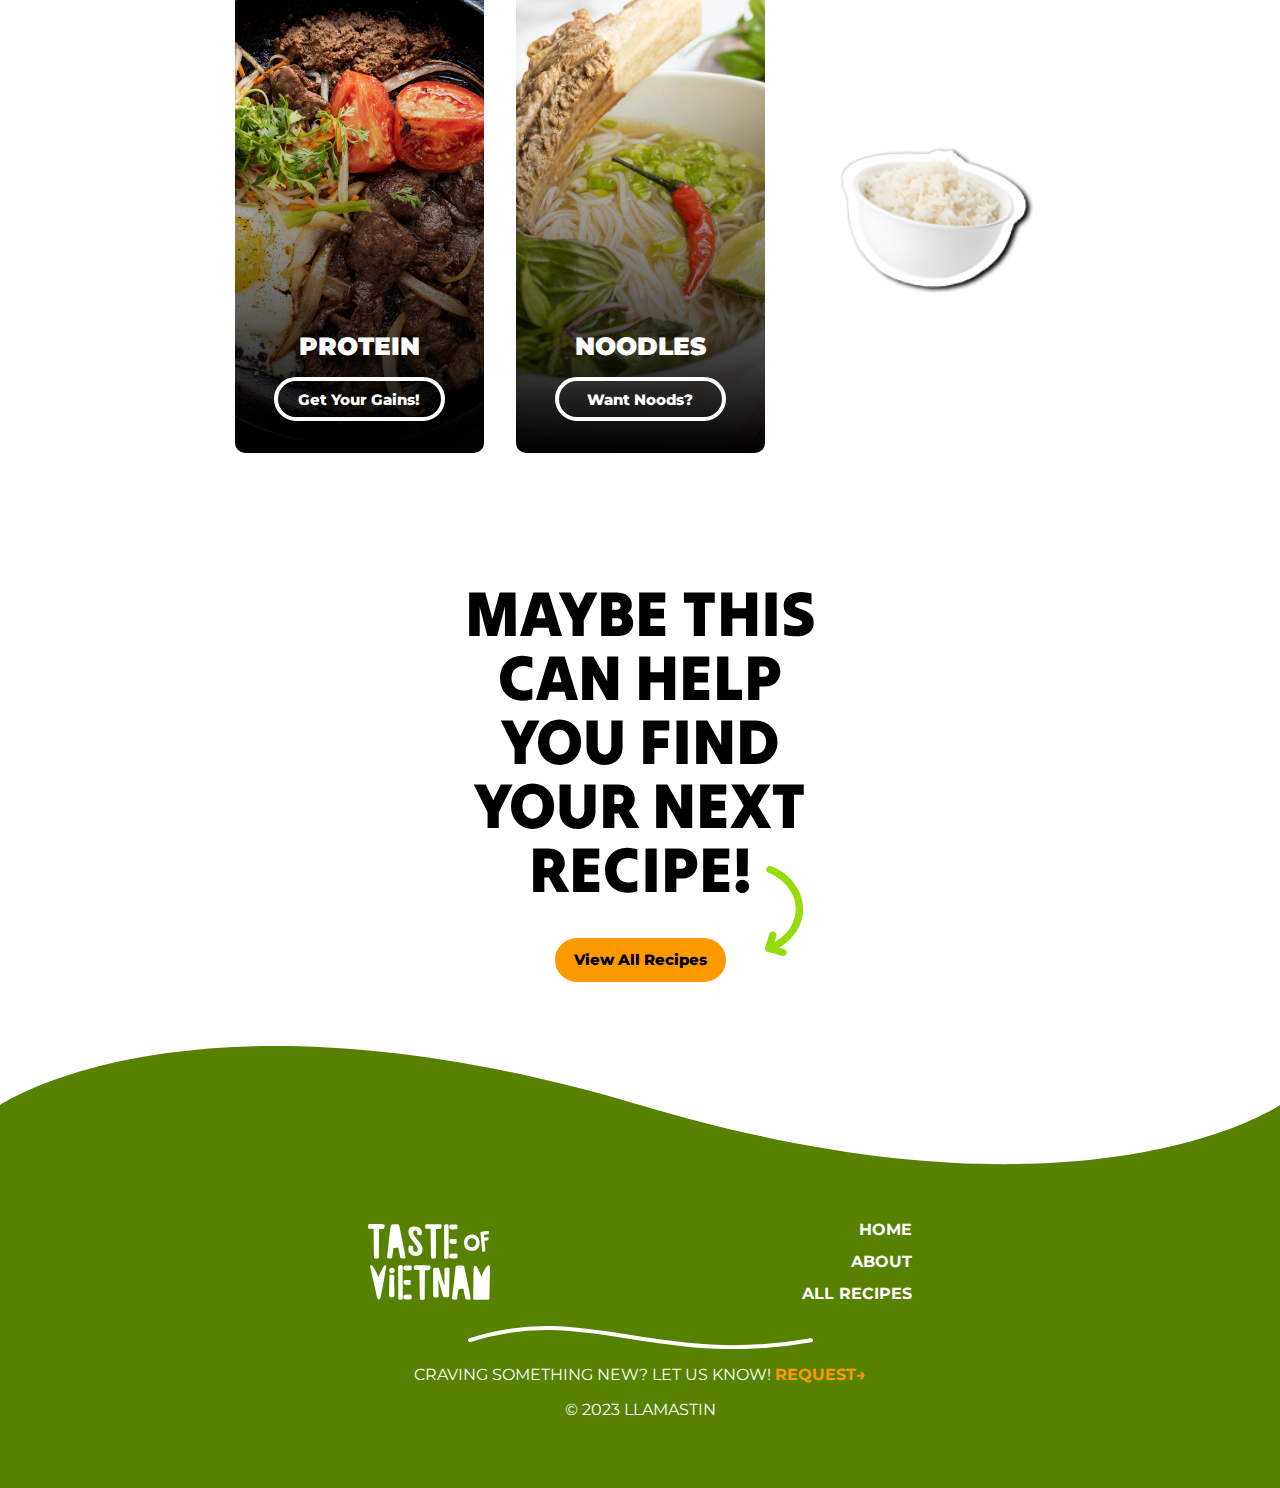
==== commit 03faa05d: "fine tuning small things" ====
--- a/index.html
+++ b/index.html
@@ -152,6 +152,9 @@
         <h2>the <br> category is?</h2>
         <img class="underline" src="images/doodles/underline-doodle.svg" alt="green underline">
       </header>
+      
+
+      
       <div class="carousel grid">
 <button type="button" class="arrows previous"><i class="fa-solid fa-angle-left"></i></button>
 <button type="button" class="arrows next"><i class="fa-solid fa-angle-right"></i></button>
@@ -207,6 +210,13 @@
           </li>
         </ul>
       </div>
+      <ul class="dots">
+        <li class="active"></li>
+        <li></li>
+        <li></li>
+        <li></li>
+        <li></li>
+      </ul>
       </section>
 
 
--- a/css/style.css
+++ b/css/style.css
@@ -110,7 +110,6 @@
 .hamburgerMenu--toggle .bar:nth-child(3) {
   transform: translateY(-8px) rotate(-45deg);
 }
-
 .nav2 {
   display: none;
 }
@@ -393,7 +392,6 @@
   max-width: 24.375rem;
   position: relative;
   margin: 0 auto;
-  padding-left: 3rem;
 }
 
 .dots {
@@ -424,16 +422,17 @@
   border: none;
   box-shadow: 0 0 5px;
   font-size: 1.5rem;
-  top: 50%;
+  top: 45%;
+  z-index: 2;
 
 }
 
 .previous {
-  left: 2rem;
+  left: 3rem;
 }
 
 .next {
-  right: 2rem;
+  right: 3rem;
 }
 
 
@@ -444,13 +443,17 @@
   flex-direction: row;
   align-items: center;
   gap: 2rem;
+  margin: 0 auto;
   overflow: scroll;
+  padding: 0 4.3rem;
 }
 .cards li {
   position: relative;
   list-style: none;
   text-align: center;
   border-radius: .63rem;
+  display: flex;
+  flex: 0 0 15.5625rem;
 }
 
 .darkOverlay {
@@ -462,6 +465,7 @@
   );
   border-radius: .63rem;
 } 
+
 .overlapText {
   position: absolute;
   bottom: 2rem; 
@@ -493,6 +497,7 @@
 .chopstick {
   position: relative;
   display: flex;
+  margin-bottom: 2rem;
 }
 
 .categoryTitle {
@@ -500,6 +505,7 @@
   display: flex;
   flex-direction: column;
   align-items: center;
+  margin-top: 3rem;
 }
 
 .underline {
@@ -521,6 +527,35 @@
   align-self: center;
 }
 
+/* Maybe this can help you */
+.end div {
+  position: relative;
+  display: flex;
+  flex-direction: column;
+  align-items: center;
+  padding: 0 2rem;
+  text-align: center;
+}
+
+.end img {
+  position: absolute;
+  bottom: 40%;
+  right: -8%;
+}
+
+.end {
+  display: flex;
+  position: relative;
+  flex-direction: column;
+  margin-bottom: 4rem;
+  align-items: center;
+}
+
+.end button {
+  position: relative;
+  margin-top: 1.3rem;
+}
+
 @media (min-width: 1025px) {
   .carousel {
     max-width: 100%;
@@ -562,37 +597,13 @@
     bottom:14rem;
     scale: 120%
   }
-}
-/* Maybe this can help you */
-.end div {
-  position: relative;
-  display: flex;
-  flex-direction: column;
-  align-items: center;
-  padding: 0 2rem;
-  width: 30rem;
-  text-align: center;
-}
-
-.end img {
-  position: absolute;
-  bottom: 40%;
-  right: 16%;
-}
-
-.end {
-  display: flex;
-  position: relative;
-  flex-direction: column;
-  margin-bottom: 4rem;
-  align-items: center;
-}
-
-.end button {
-  position: relative;
-  margin-top: 1.3rem;
-}
-
+  .end div {
+    width: 30rem;
+  }
+  .end img {
+    right: 16%;
+  }
+}
 /* COURSES PAGE */
 .pageName, .recipePage {
   display: flex;
@@ -611,6 +622,9 @@
   height: auto;
 }
 
+.titles { 
+  margin: 0 1.25rem 2rem 1.25rem;
+}
 .titles h2 {
   text-align: left;
   font-size: 2.5rem;
@@ -867,9 +881,10 @@
 .emphasis {
   font-weight: 700;
   font-size: 1.25rem;
-}
-
-.vietnamMap {
+  margin-bottom: 2rem;
+}
+
+.vietnamMap  {
   position:relative;
   margin: 2rem 0;
   display: flex;
@@ -950,20 +965,22 @@
   display: flex;
   flex-direction: column;
   align-items: center;
+  gap: 1rem
 }
 
 .pho img {
   max-width: 10rem;
 }
 
+.pho button {
+  margin-bottom: 1rem;
+}
+
 .pho em {
-  font-weight: bold;
   line-height: 1.5rem;
-}
-
-.pho br {
-  margin: 2rem 0;
-}
+  font-weight: 700;
+}
+
 
 /* ICONIC INGREDIENTS */
 .crown {
@@ -986,7 +1003,7 @@
   flex-direction: column;
   align-items: center;
   justify-content: center;
-  margin: 3rem;
+  margin-top: 3rem;
 }
 
 
@@ -994,7 +1011,7 @@
   min-width: 21.875rem;
 }
 .household h2 {
-  margin: 3rem;
+  margin-top: 3rem;
 }
 .ingredientsContainer {
   display: grid;
@@ -1024,6 +1041,7 @@
   text-transform: uppercase;
   display: flex;
   flex-direction: column;
+  margin-top: 3rem;
 }
 .wave {
   height: auto;
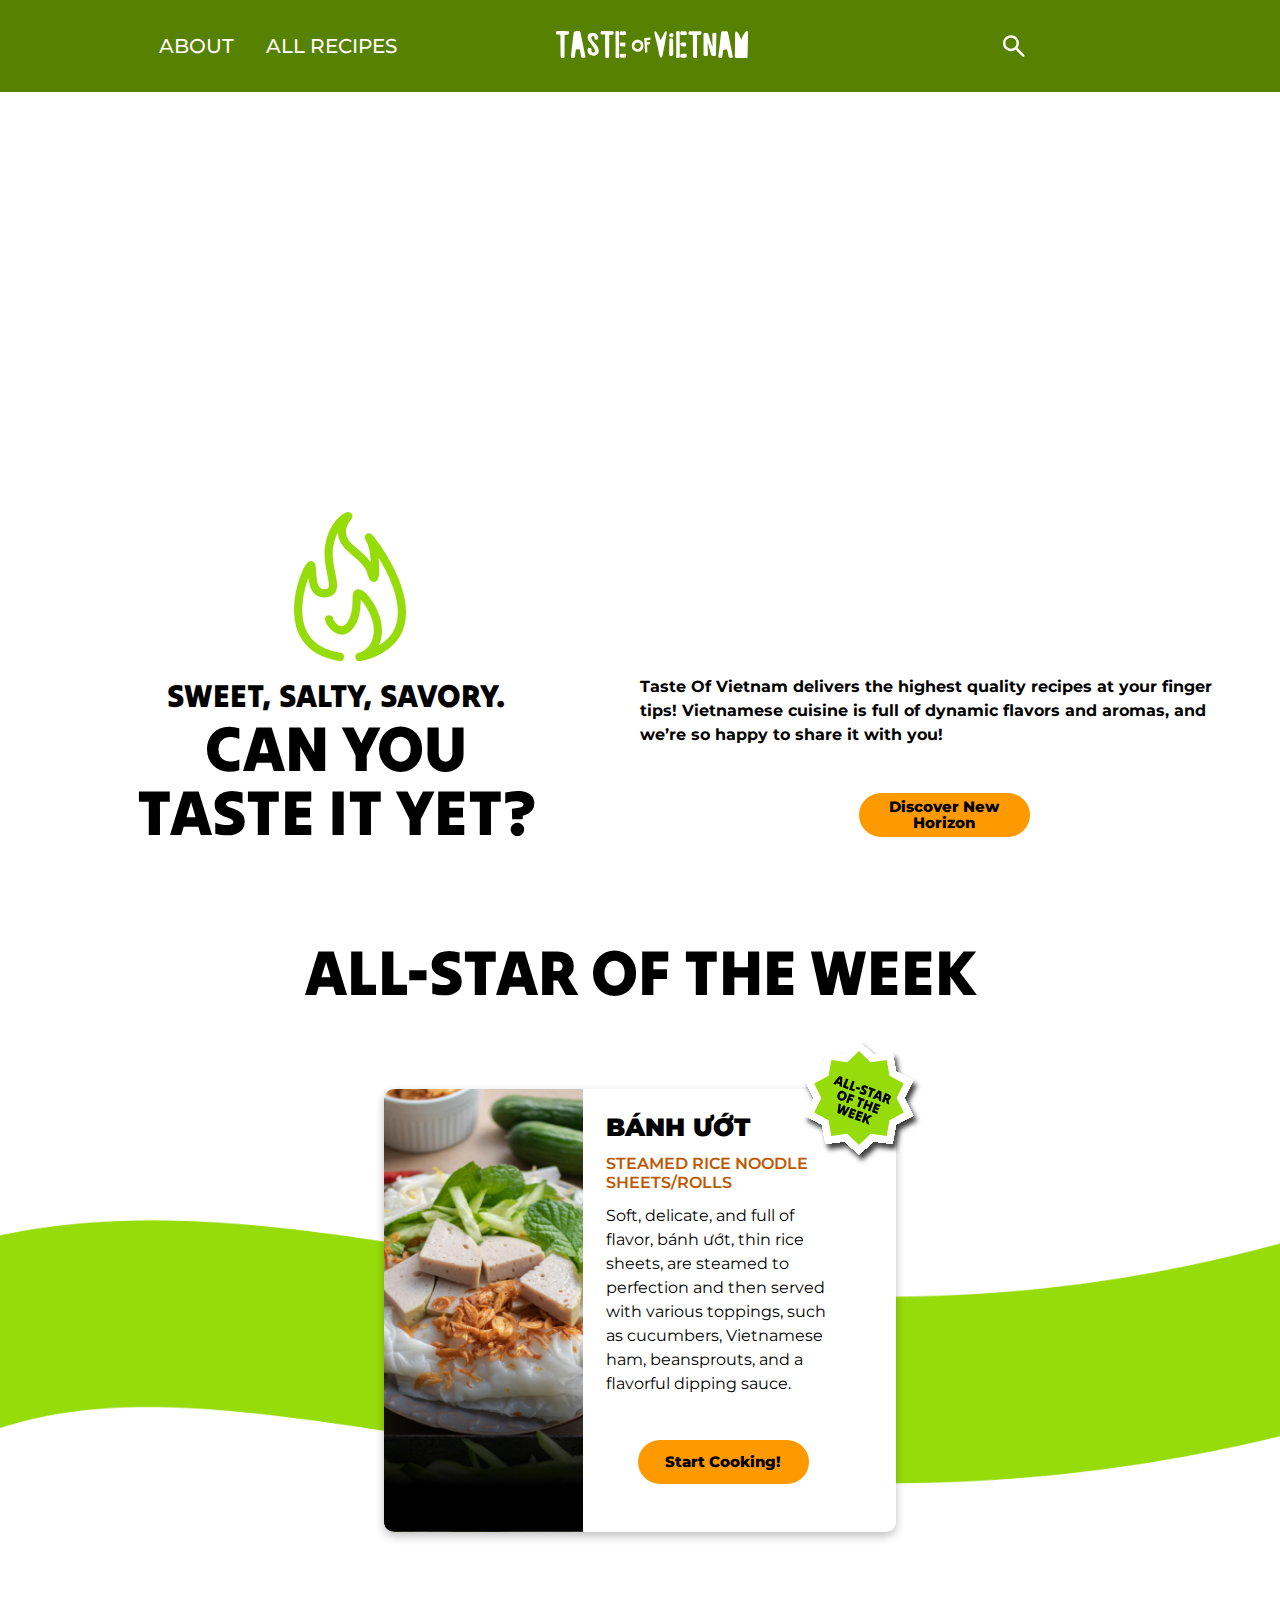
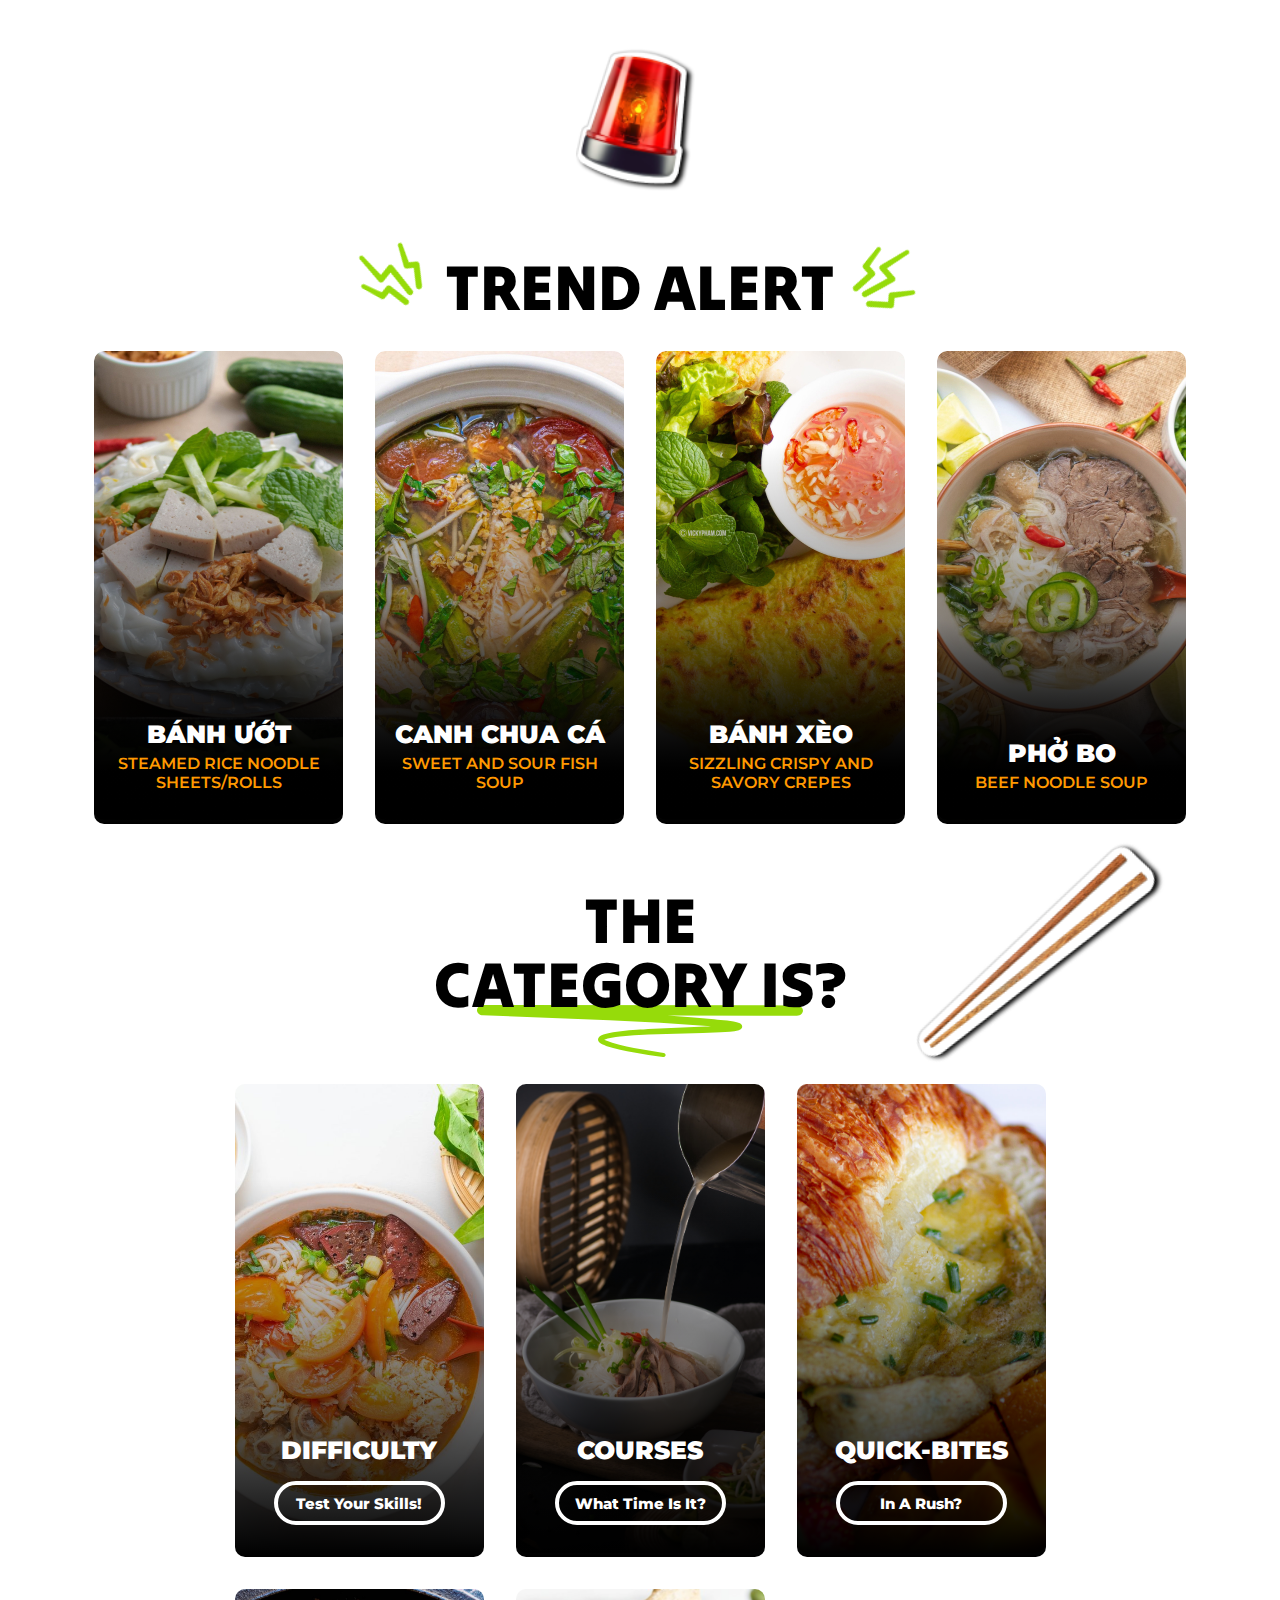
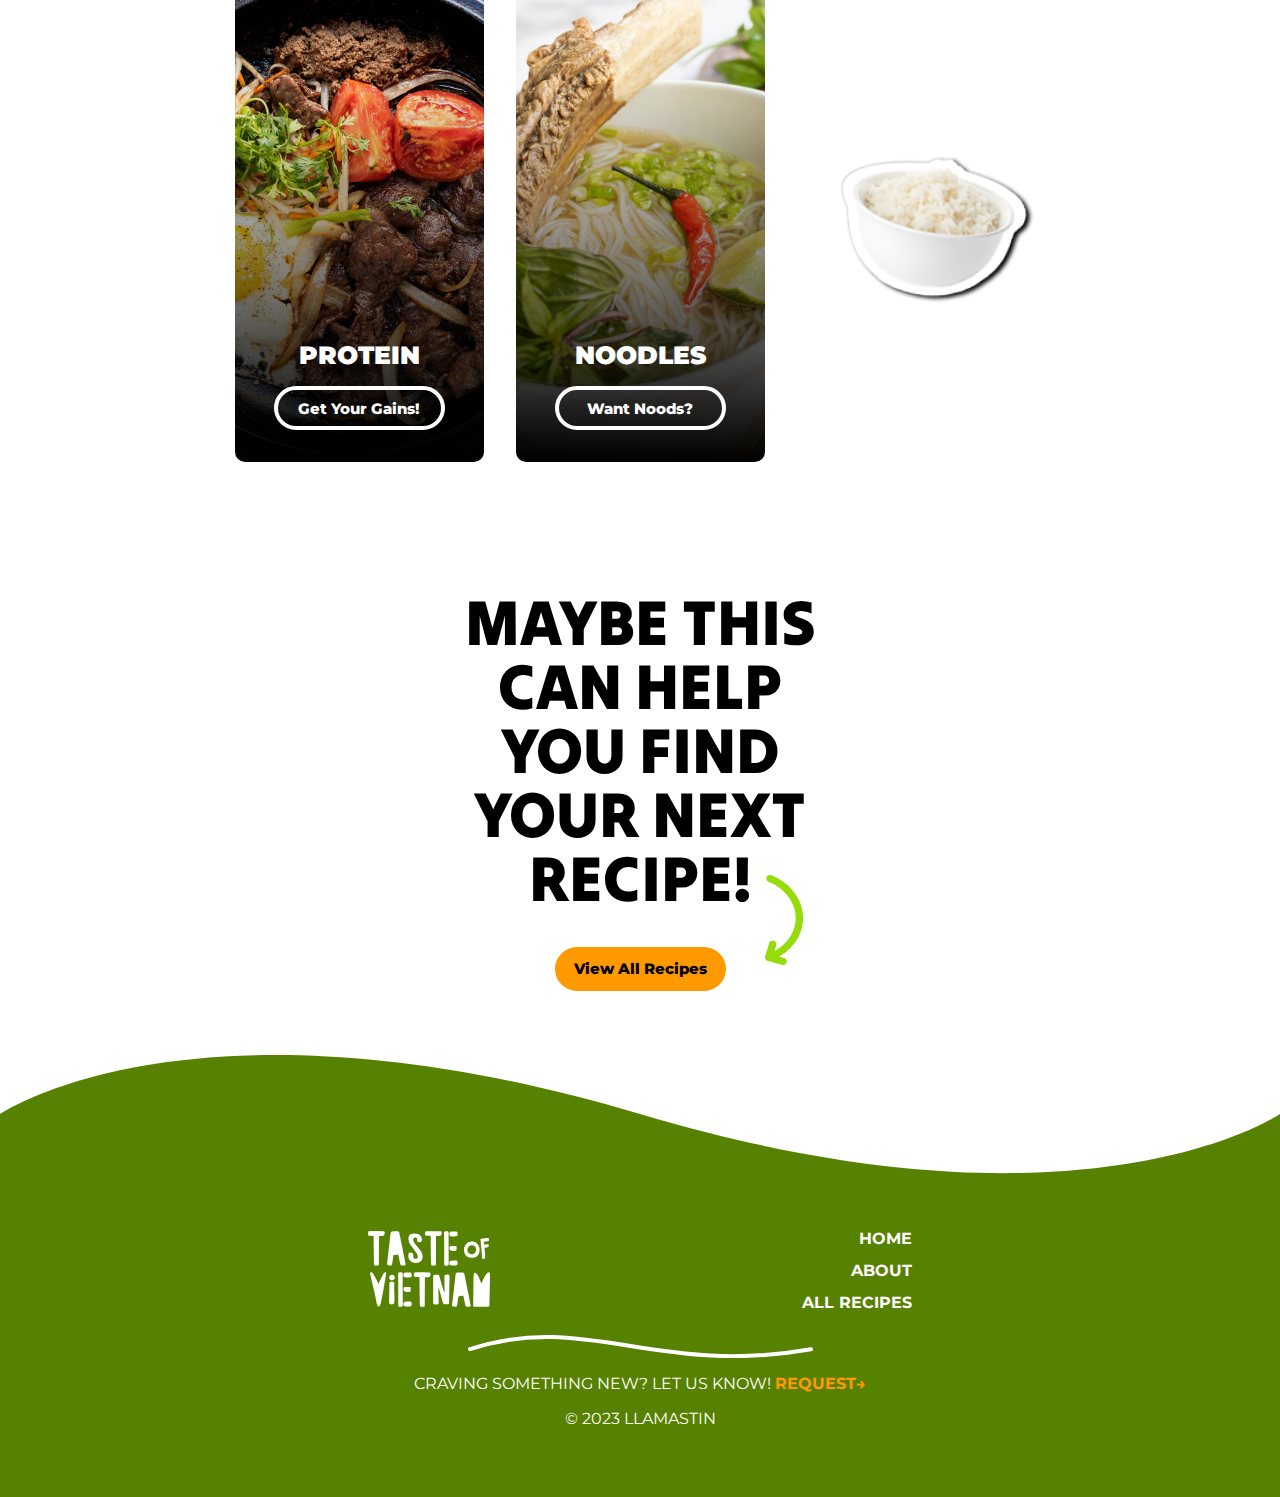
==== commit bf48c2a5: "tab working?" ====
--- a/index.html
+++ b/index.html
@@ -22,9 +22,10 @@
         <div class="bar"></div>
       </div>
       
-      <h1>
+      
+      <a href="index.html"><h1>
       <img src="images/logos/horizontal-logo-tov.svg" alt="Taste of Vietnam Logo">
-      </h1>
+      </h1></a>
       <img class="search" src="images/icons/search-icon.svg" alt="search menu">
       <nav class="nav">
         <ul>
@@ -59,7 +60,7 @@
           Can you<br>taste it yet?</h2>
       <div>    
           <p>Taste Of Vietnam delivers the highest quality recipes at your finger tips! Vietnamese cuisine is full of dynamic flavors and aromas, and we’re so happy to share it with you!</p>
-          <button type="button" class="orangeButton"> Discover New Horizon</button>
+          <a href="about.html"><button class="orangeButton"> Discover New Horizon</button></a>
       </div>
       </div>
       </div>
@@ -72,7 +73,7 @@
             <h3>Bánh Ướt</h3>
             <h4>Steamed rice noodle sheets/rolls</h4>
             <p>Soft, delicate, and full of flavor, bánh ướt, thin rice sheets, are steamed to perfection and then served with various toppings, such as cucumbers, Vietnamese ham, beansprouts, and a flavorful dipping sauce. </p>
-            <button class="orangeButton">Start Cooking!</button>
+            <a href="recipe.html"><button class="orangeButton">Start Cooking!</button></a>
           </div>
         </div>
         <img class="largeWave" src="images/doodles/large-wave.png" alt="large wave divider">
@@ -243,7 +244,7 @@
     </svg>
     <div class="footer">
       <div class="footerRow">
-        <img class="footlogo" src="images/logos/vertical-logo-tov.svg" alt="Taste of Vietnam Logo">
+        <a href="index.html"><img class="footlogo" src="images/logos/vertical-logo-tov.svg" alt="Taste of Vietnam Logo"></a>
           <div>
             <ul>
             <li><a href="index.html">home</a></li>
--- a/css/style.css
+++ b/css/style.css
@@ -142,6 +142,17 @@
   vertical-align: middle;
 }
 
+/* FOCUS STATES */
+a:focus-visible, .hamburgerMenu:focus-visible, .search:focus-visible{
+  outline-style: solid;
+  outline-color: #FF9900;
+  outline-width: 2px;
+}
+
+button:focus-visible {
+  outline: 3px solid #96DB0A;
+}
+
 /* HOME PAGE */
 /* VIDEO *   */
 
@@ -266,7 +277,6 @@
 .description {
   display: flex;
   flex-direction: column;
-  align-content: center;
   margin: 1.44rem 1.44rem 0 1.44rem;
   gap: .75rem;
 }
@@ -276,8 +286,9 @@
   font-weight: 400;
 }
 
-.description button {
-  margin: .75rem 0 2rem 0;
+.description a {
+  margin-bottom: 1rem;
+  align-self: center;
 }
 
  h3 {
@@ -369,6 +380,7 @@
   display: flex;
   align-items: center;
   justify-content: center;
+  margin-bottom: 1rem
 }
 
 .buzzOne {
@@ -763,6 +775,9 @@
   margin-bottom: 1rem;
 }
 
+.listView {
+  margin-right: 1.50rem; 
+}
 /* CARD VIEW */
 
 .cardView ol {
@@ -814,6 +829,41 @@
   font-weight: 600; 
   list-style: none;
 }
+
+/* TABS */
+.tabs { 
+  margin-bottom: 5rem;
+}
+
+.horizontal {
+  display: flex;
+  flex-direction: row;
+  justify-content: space-evenly;
+  list-style: none;
+  margin: 2rem 0;
+  text-transform: uppercase;
+
+}
+
+.horizontal a {
+  text-decoration: none;
+   color:#000
+}
+
+.active2 {
+  font-weight:700;
+  text-decoration: underline 2px;
+  text-underline-offset: .25em;
+}
+
+.tabContents div {
+  display: none;
+}
+
+.tabContents .activeState {
+  display: block;
+}
+
 
 /* FORMS */
 form {
@@ -851,7 +901,6 @@
   text-align: center;
   font-weight: 500;
 }
-  
 
 .commentBox {
   min-height: 6.0625rem;
@@ -1006,7 +1055,6 @@
   margin-top: 3rem;
 }
 
-
 .household button {
   min-width: 21.875rem;
 }
@@ -1031,8 +1079,6 @@
   border-radius: 0.625rem;
   border: 2px solid #D9D9D9;
 }
-
-
 
 /* FOOTER */
 
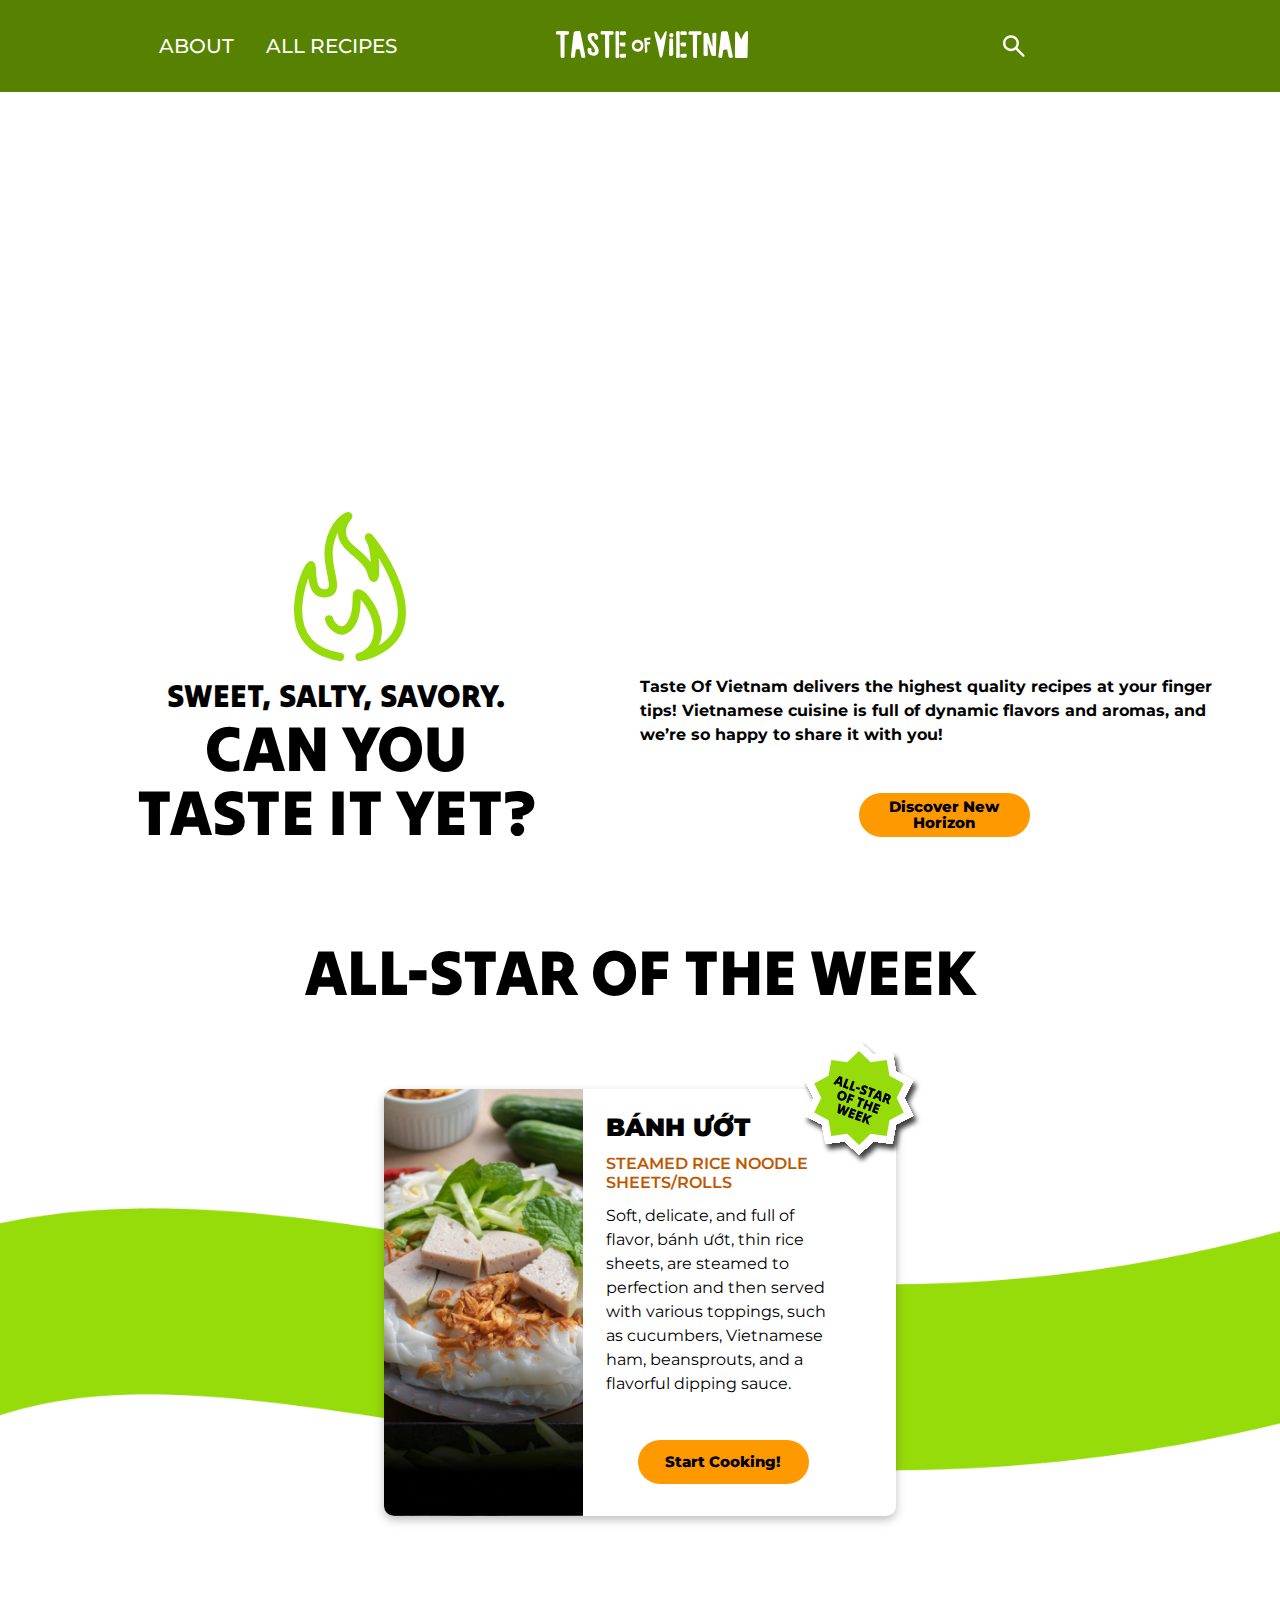
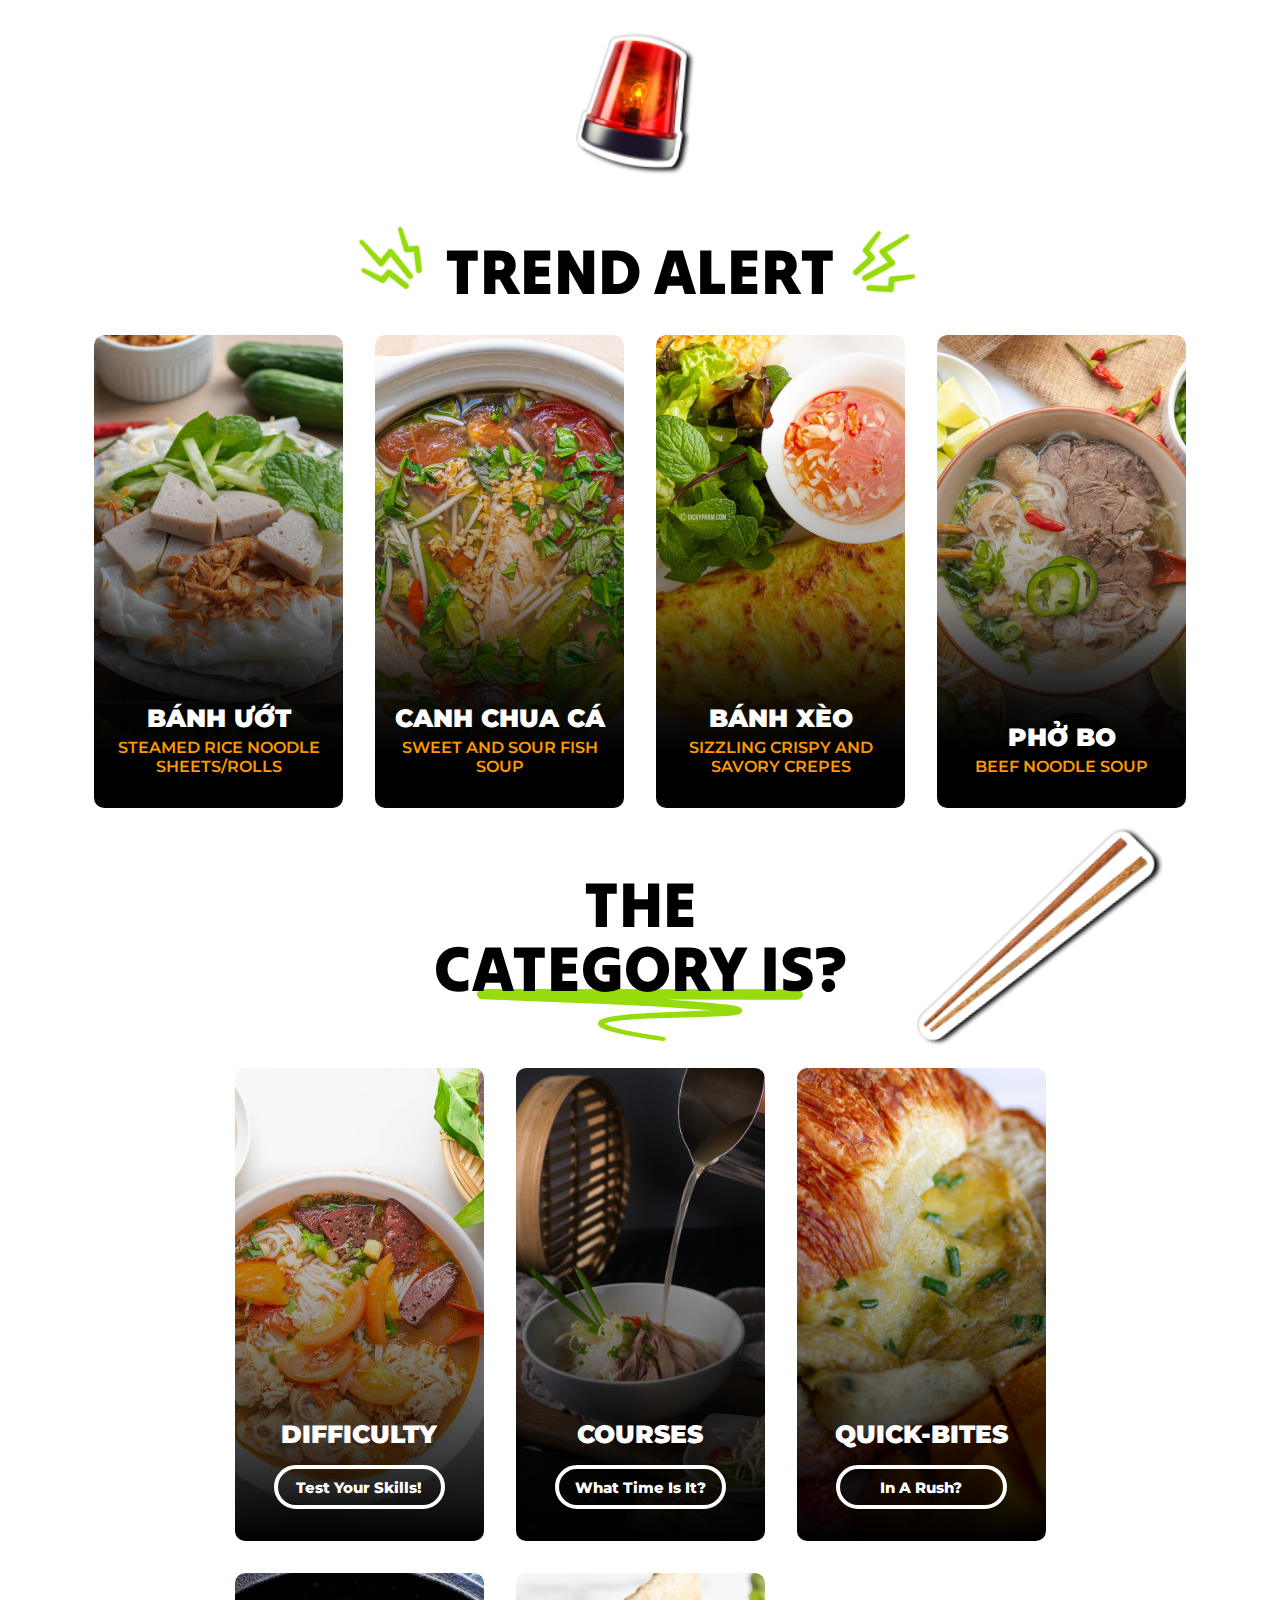
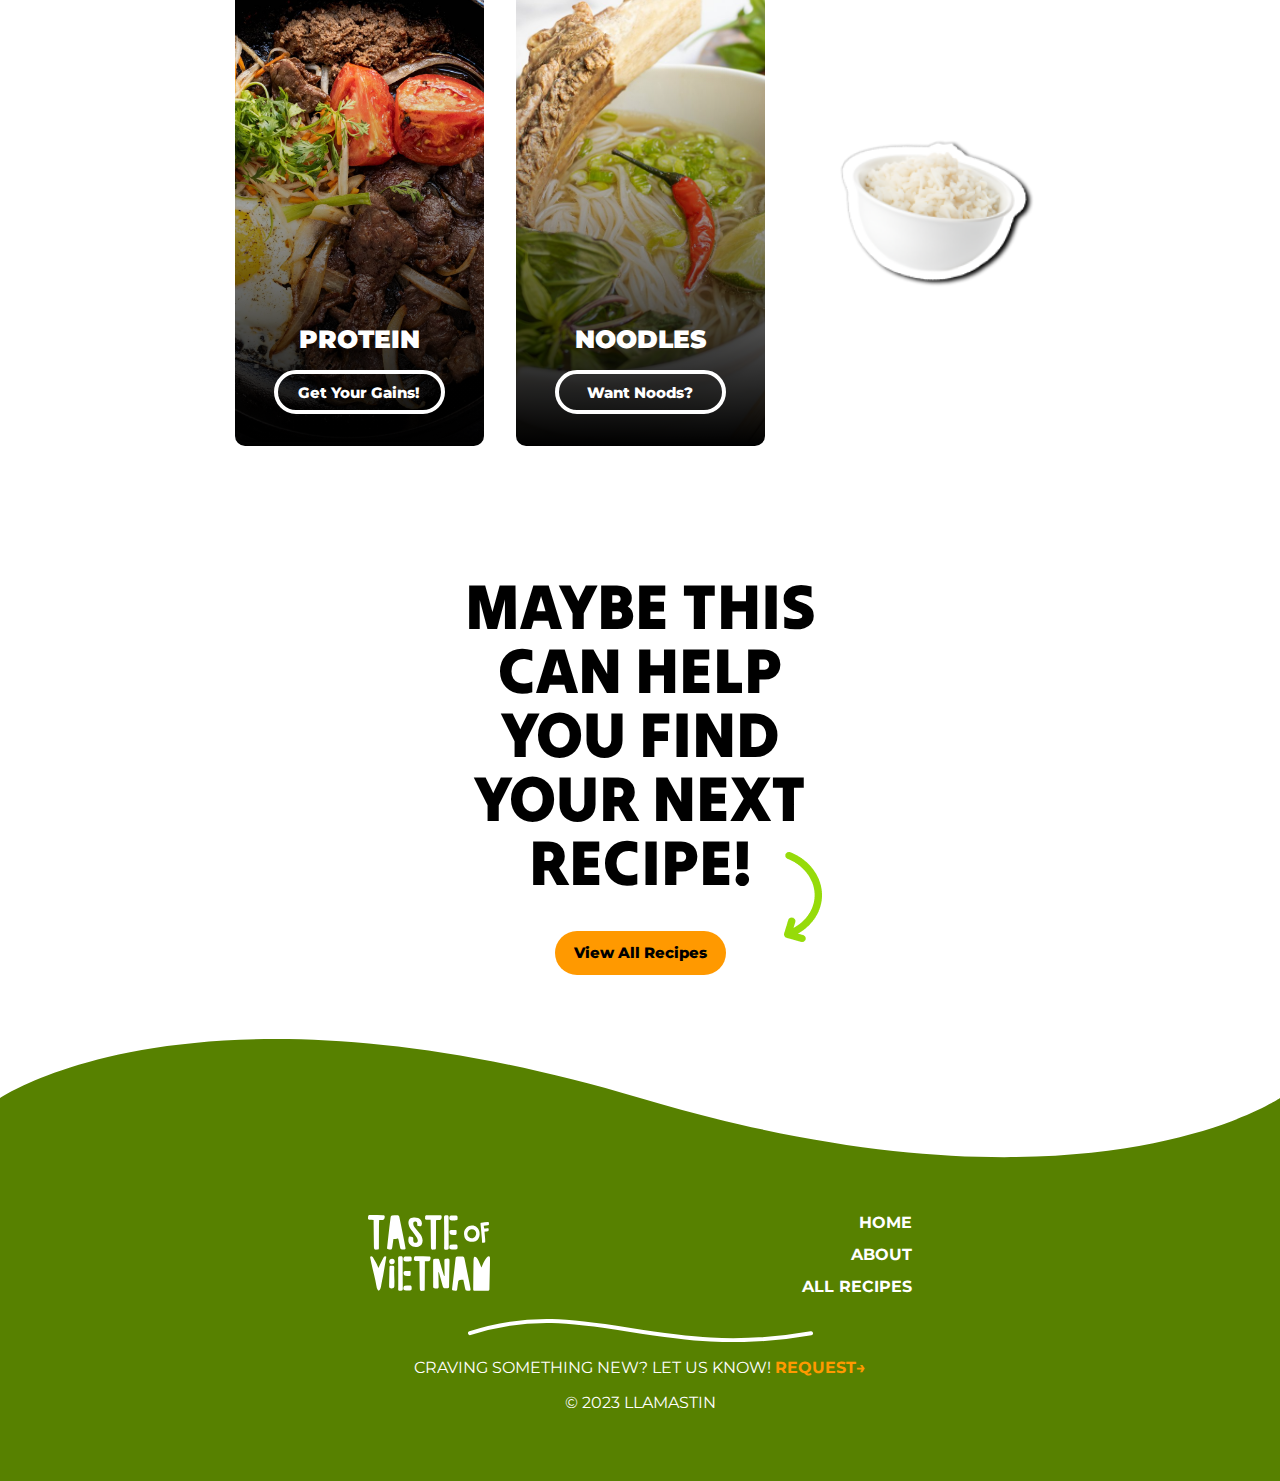
==== commit 1451401b: "validated ALL HTML" ====
--- a/index.html
+++ b/index.html
@@ -8,63 +8,63 @@
   <link rel="stylesheet" href="https://cdnjs.cloudflare.com/ajax/libs/font-awesome/6.4.2/css/all.min.css" integrity="sha512-z3gLpd7yknf1YoNbCzqRKc4qyor8gaKU1qmn+CShxbuBusANI9QpRohGBreCFkKxLhei6S9CQXFEbbKuqLg0DA==" crossorigin="anonymous" referrerpolicy="no-referrer">
 </head>
 <body>
-    <header class="header">
-      <nav class="nav2">
-        <ul>
-          <li> <a href="about.html">about</a></li>
-          <li> <a href="#">all recipes</a></li>
-        </ul>
-      </nav>
-
-      <div class="hamburgerMenu">
-        <div class="bar"></div>
-        <div class="bar"></div>
-        <div class="bar"></div>
-      </div>
-      
-      
-      <a href="index.html"><h1>
-      <img src="images/logos/horizontal-logo-tov.svg" alt="Taste of Vietnam Logo">
-      </h1></a>
-      <img class="search" src="images/icons/search-icon.svg" alt="search menu">
-      <nav class="nav">
-        <ul>
-          <li> <a href="about.html">about</a></li>
-          <li> <a href="#">all recipes</a></li>
-          <li> <a href="courses.html">courses</a></li>
-          <li> <a href="#">difficulty</a></li>
-          <li> <a href="#">protein</a></li>
-          <li> <a href="#">noodles</a></li>
-          <li> <a href="#">quick-bites</a></li>
-        </ul>
-      </nav>
-
-    </header>
+  <header class="header">
+    <nav class="nav2"> <!--desktop nav-->
+      <ul>
+        <li> <a href="about.html">about</a></li>
+        <li> <a href="#">all recipes</a></li>
+      </ul>
+    </nav>
+
+    <div class="hamburgerMenu">
+      <div class="bar"></div>
+      <div class="bar"></div>
+      <div class="bar"></div>
+    </div>
+
+        <a href="index.html"><h1>
+        <img src="images/logos/horizontal-logo-tov.svg" alt="Taste of Vietnam Logo">
+        </h1></a>
+        <img class="search" src="images/icons/search-icon.svg" alt="search menu">
+        
+    <nav class="nav">
+      <ul>
+        <li> <a href="about.html">about</a></li>
+        <li> <a href="#">all recipes</a></li>
+        <li> <a href="courses.html">courses</a></li>
+        <li> <a href="#">difficulty</a></li>
+        <li> <a href="#">protein</a></li>
+        <li> <a href="#">noodles</a></li>
+        <li> <a href="#">quick-bites</a></li>
+      </ul>
+    </nav>
+  </header>
 
 
   <main>
     <div class="clipPath">
-    <video autoplay loop muted poster="images/hero-video.mp4">
-      <source src="images/hero-video.mp4" type="video/mp4">
-    </video>
-    <svg xmlns="http://www.w3.org/2000/svg" width="390" height="39" viewBox="0 0 390 39" fill="none">
-      <path d="M0 18C0 18 59 -22.5 195 18C331 58.5 390 18 390 18V39L0 39L0 18Z" fill="white"/>
-    </svg>
-  </div>
+      <video autoplay loop muted poster="images/hero-video.mp4">
+        <source src="images/hero-video.mp4" type="video/mp4">
+      </video>
+      <svg xmlns="http://www.w3.org/2000/svg" width="390" height="39" viewBox="0 0 390 39" fill="none">
+        <path d="M0 18C0 18 59 -22.5 195 18C331 58.5 390 18 390 18V39L0 39L0 18Z" fill="white"/>
+      </svg>
+    </div>
 
     <section class="welcome">
       <div class="opener">
         <img class= "flame" src="images/doodles/fire-doodle.svg" alt="flame">
-      <div class="openerRow"> 
+        <div class="openerRow"> 
           <h2><span>Sweet, Salty, Savory.</span><br>
           Can you<br>taste it yet?</h2>
-      <div>    
-          <p>Taste Of Vietnam delivers the highest quality recipes at your finger tips! Vietnamese cuisine is full of dynamic flavors and aromas, and we’re so happy to share it with you!</p>
-          <a href="about.html"><button class="orangeButton"> Discover New Horizon</button></a>
-      </div>
-      </div>
-      </div>
-      <h2 class="allStarTitle"> All-star of the week</h2>
+          <div>    
+            <p>Taste Of Vietnam delivers the highest quality recipes at your finger tips! Vietnamese cuisine is full of dynamic flavors and aromas, and we’re so happy to share it with you!</p>
+            <button class="orangeButton" onclick="window.location.href='about.html'"> Discover New Horizon</button>
+          </div>
+        </div>
+      </div>
+
+        <h2 class="allStarTitle"> All-star of the week</h2>
       <div class="starSticker">
         <img class="allstarSticker" src="images/stickers/mobile-allstar.svg" alt="green 10-star badge reading, all-star of the week">
         <div class="recipeCard">
@@ -73,21 +73,19 @@
             <h3>Bánh Ướt</h3>
             <h4>Steamed rice noodle sheets/rolls</h4>
             <p>Soft, delicate, and full of flavor, bánh ướt, thin rice sheets, are steamed to perfection and then served with various toppings, such as cucumbers, Vietnamese ham, beansprouts, and a flavorful dipping sauce. </p>
-            <a href="recipe.html"><button class="orangeButton">Start Cooking!</button></a>
+            <button class="orangeButton" onclick="window.location.href='recipe.html'">Start Cooking!</button>
           </div>
         </div>
         <img class="largeWave" src="images/doodles/large-wave.png" alt="large wave divider">
       </div>
-
     </section>
 
     <div class="overlayStickers">
-        <img class="greenWave enlarge" src="images/doodles/greenn-wave-overflow.png" alt="green wave divider">
-        <img class="alarm" src="images/stickers/alarm.png" alt="blairing red alarm">
+     <img class="greenWave enlarge" src="images/doodles/greenn-wave-overflow.png" alt="green wave divider">
+     <img class="alarm" src="images/stickers/alarm.png" alt="blairing red alarm">
     </div>
 
     <section>
-
       <header class="trending">
         <img class="buzzOne" src="images/doodles/trendbuzz-doodle.png" alt="green electric doodle lines">
         <h2 >trend alert</h2>
@@ -95,50 +93,51 @@
       </header>
 
       <div class="carousel">
-<button type="button" class="arrows previous"><i class="fa-solid fa-angle-left"></i></button>
-<button type="button" class="arrows next"><i class="fa-solid fa-angle-right"></i></button>
+        <button type="button" class="arrows previous"><i class="fa-solid fa-angle-left"></i></button>
+        <button type="button" class="arrows next"><i class="fa-solid fa-angle-right"></i></button>
         <ul class="cards">
-        <li class="slide">
-          <div class="darkOverlay">
-            <img src="images/trend-alert/banh-uot.jpg" alt="banh uot, steamed rice noodle sheets/rolls">
-            <div class="overlapText">
-              <h3>Bánh Ướt</h3>
-              <h4>steamed rice noodle sheets/rolls</h4>
-            </div>
-          </div>
-        </li>
-
-        <li class="slide">
-          <div class="darkOverlay">
-            <img src="images/trend-alert/canh-chua-ca.jpg" alt="canh chua ca, sweet and sour fish soup">
-            <div class="overlapText">
-              <h3>Canh Chua Cá</h3>
-              <h4>sweet and sour fish soup</h4>
-            </div>
-          </div>
-        </li>
-
-        <li class="slide">
-          <div class="darkOverlay">
-            <img src="images/trend-alert/banh-xeo.jpg" alt="banh xeo, sizzling crispy and savory crepes">
-            <div class="overlapText">
-              <h3>Bánh Xèo</h3>
-              <h4>Sizzling Crispy and Savory Crepes</h4>
-            </div>
-          </div>
-        </li>
-
-        <li class="slide">
-          <div class="darkOverlay">
-            <img src="images/dinner/pho-bo.jpg" alt="pho bo, beef noodle soup">
-            <div class="overlapText">
-              <h3>Phở Bo</h3>
-              <h4>beef noodle soup</h4>
-            </div>
-          </div>
-        </li>
+          <li class="slide">
+            <div class="darkOverlay">
+              <img src="images/trend-alert/banh-uot.jpg" alt="banh uot, steamed rice noodle sheets/rolls">
+              <div class="overlapText">
+                <h3>Bánh Ướt</h3>
+                <h4>steamed rice noodle sheets/rolls</h4>
+              </div>      
+            </div>
+          </li>
+
+          <li class="slide">
+            <div class="darkOverlay">
+              <img src="images/trend-alert/canh-chua-ca.jpg" alt="canh chua ca, sweet and sour fish soup">
+              <div class="overlapText">
+                <h3>Canh Chua Cá</h3>
+                <h4>sweet and sour fish soup</h4>
+              </div>
+            </div>
+          </li>
+
+          <li class="slide">
+            <div class="darkOverlay">
+              <img src="images/trend-alert/banh-xeo.jpg" alt="banh xeo, sizzling crispy and savory crepes">
+              <div class="overlapText">
+                <h3>Bánh Xèo</h3>
+                <h4>Sizzling Crispy and Savory Crepes</h4>
+              </div>
+            </div>
+          </li>
+
+          <li class="slide">
+            <div class="darkOverlay">
+              <img src="images/dinner/pho-bo.jpg" alt="pho bo, beef noodle soup">
+              <div class="overlapText">
+                <h3>Phở Bo</h3>
+                <h4>beef noodle soup</h4>
+              </div>
+            </div>
+          </li>
         </ul>
       </div>
+
       <ul class="dots">
         <li class="active"></li>
         <li></li>
@@ -151,43 +150,42 @@
       <header class="categoryTitle">
         <img class="chopstick" src="images/stickers/chopstick.png" alt="chopstick sticker element">
         <h2>the <br> category is?</h2>
-        <img class="underline" src="images/doodles/underline-doodle.svg" alt="green underline">
+        <img class="underline" src="images/doodles/underline-doodle.svg" alt="green underline"> 
       </header>
-      
-
-      
+
       <div class="carousel grid">
-<button type="button" class="arrows previous"><i class="fa-solid fa-angle-left"></i></button>
-<button type="button" class="arrows next"><i class="fa-solid fa-angle-right"></i></button>
+        <button type="button" class="arrows previous"><i class="fa-solid fa-angle-left"></i></button>
+        <button type="button" class="arrows next"><i class="fa-solid fa-angle-right"></i></button>
+
         <ul class="cards categories">
           <li class="slide">
-          <div class="darkOverlay">
+            <div class="darkOverlay">
             <img src="images/categories/difficulty-cover.jpg" alt="category is difficulty">
-            <div class="overlapText">
-              <h3>difficulty</h3>
-              <button>Test Your Skills!</button>
-            </div>
-          </div>
-          </li>
-
-          <li class="slide">
-          <div class="darkOverlay">
-            <img src="images/categories/courses-cover.jpg" alt="category is courses">
-            <div class="overlapText">
-              <h3>courses</h3>
-              <button>What Time Is It?</button>
-            </div>
-          </div>
-          </li>
-
-          <li class="slide">
-          <div class="darkOverlay">
-            <img src="images/categories/quick-bites-cover.jpg" alt="category is quick-bites">
-            <div class="overlapText">
-              <h3>quick-bites</h3>
-              <button>In A Rush?</button>
-            </div>
-          </div>
+              <div class="overlapText">
+                <h3>difficulty</h3>
+                <button>Test Your Skills!</button>
+              </div>  
+            </div>
+          </li>
+
+          <li class="slide">
+            <div class="darkOverlay">
+              <img src="images/categories/courses-cover.jpg" alt="category is courses">
+              <div class="overlapText">
+                <h3>courses</h3>
+                <button>What Time Is It?</button>
+              </div>
+            </div>
+          </li>
+
+          <li class="slide">
+            <div class="darkOverlay">
+              <img src="images/categories/quick-bites-cover.jpg" alt="category is quick-bites">
+              <div class="overlapText">
+                <h3>quick-bites</h3>
+                <button>In A Rush?</button>
+              </div>
+            </div>
           </li>
 
           <li class="slide">
@@ -198,19 +196,20 @@
                 <button>Get Your Gains!</button>
               </div>
             </div>
-            </li>
-
-          <li class="slide">
-          <div class="darkOverlay">
-            <img src="images/categories/noodles-cover.jpg" alt="category is noodles">
-            <div class="overlapText">
-              <h3>noodles</h3>
-              <button>Want Noods?</button>
-            </div>
-          </div>
+          </li>
+
+          <li class="slide">
+            <div class="darkOverlay">
+              <img src="images/categories/noodles-cover.jpg" alt="category is noodles">
+              <div class="overlapText">
+                <h3>noodles</h3>
+                <button>Want Noods?</button>
+              </div>
+            </div>
           </li>
         </ul>
       </div>
+
       <ul class="dots">
         <li class="active"></li>
         <li></li>
@@ -218,49 +217,50 @@
         <li></li>
         <li></li>
       </ul>
-      </section>
+    </section>
 
 
     <div class="overlayStickers">
-        <img class="greenWave" src="images/doodles/greenn-wave-overflow.png" alt="green wave divider">
-        <img class="bowlRice" src="images/stickers/bowl-of-rice.png" alt="bowl of rice">
-    </div>
-
-      <div class="end">
-        <div>
-        <h2>maybe this can help you find your next recipe!</h2>
-        <div>
+      <img class="greenWave" src="images/doodles/greenn-wave-overflow.png" alt="green wave divider">
+      <img class="bowlRice" src="images/stickers/bowl-of-rice.png" alt="bowl of rice">
+    </div>
+
+    <div class="end">
+      <div>
+       <h2>maybe this can help you find your next recipe!</h2>
         <img src="images/doodles/arrow-doodle.png" alt="green arrow pointing">
-        <button class="orangeButton">View All Recipes</button>
-      </div>
- 
+       </div>
+      <button class="orangeButton">View All Recipes</button>
+    </div>
   </main>
-    
-  
+
+
   <footer>
     <svg class="wave" xmlns="http://www.w3.org/2000/svg" width="390" height="39" viewBox="0 0 390 39"
-      fill="none">
+    fill="none">
       <path d="M0 18C0 18 59 -22.5 195 18C331 58.5 390 18 390 18V39H0V18Z" fill="#578100" />
     </svg>
+
     <div class="footer">
       <div class="footerRow">
         <a href="index.html"><img class="footlogo" src="images/logos/vertical-logo-tov.svg" alt="Taste of Vietnam Logo"></a>
-          <div>
-            <ul>
-            <li><a href="index.html">home</a></li>
-            <li><a href="about.html">about</a></li>
-            <li><a href="#">all recipes</a></li>
-            </ul>
-          </div>
+        <div>
+        <ul>
+        <li><a href="index.html">home</a></li>
+        <li><a href="about.html">about</a></li>
+        <li><a href="#">all recipes</a></li>
+        </ul>
         </div>
+      </div>
+
       <div class="footerColumn">
-      <svg xmlns="http://www.w3.org/2000/svg" width="345" height="23" viewBox="0 0 345 23" fill="none">
-      <path d="M2 14.1934C117.5 -23.8067 188.5 41.6934 343 14.1934" stroke="white" stroke-width="4"
-      stroke-linecap="round" />
-      </svg>
-   <span>Craving something new? Let us know!
-      <a class="request" href="#">request</a> </span>
-      © 2023 Llamastin
+        <svg xmlns="http://www.w3.org/2000/svg" width="345" height="23" viewBox="0 0 345 23" fill="none">
+        <path d="M2 14.1934C117.5 -23.8067 188.5 41.6934 343 14.1934" stroke="white" stroke-width="4"
+        stroke-linecap="round" />
+        </svg>
+        <span>Craving something new? Let us know!
+        <a class="request" href="#">request</a> </span>
+        © 2023 Llamastin
       </div>
     </div>
   </footer>
--- a/css/style.css
+++ b/css/style.css
@@ -547,17 +547,18 @@
   align-items: center;
   padding: 0 2rem;
   text-align: center;
+  min-width: 380px;
+  max-width:460px;
 }
 
 .end img {
   position: absolute;
-  bottom: 40%;
-  right: -8%;
+  right: 3rem;
+  bottom: -3rem;
 }
 
 .end {
   display: flex;
-  position: relative;
   flex-direction: column;
   margin-bottom: 4rem;
   align-items: center;
@@ -609,11 +610,9 @@
     bottom:14rem;
     scale: 120%
   }
-  .end div {
-    width: 30rem;
-  }
+
   .end img {
-    right: 16%;
+    bottom: -2rem;
   }
 }
 /* COURSES PAGE */
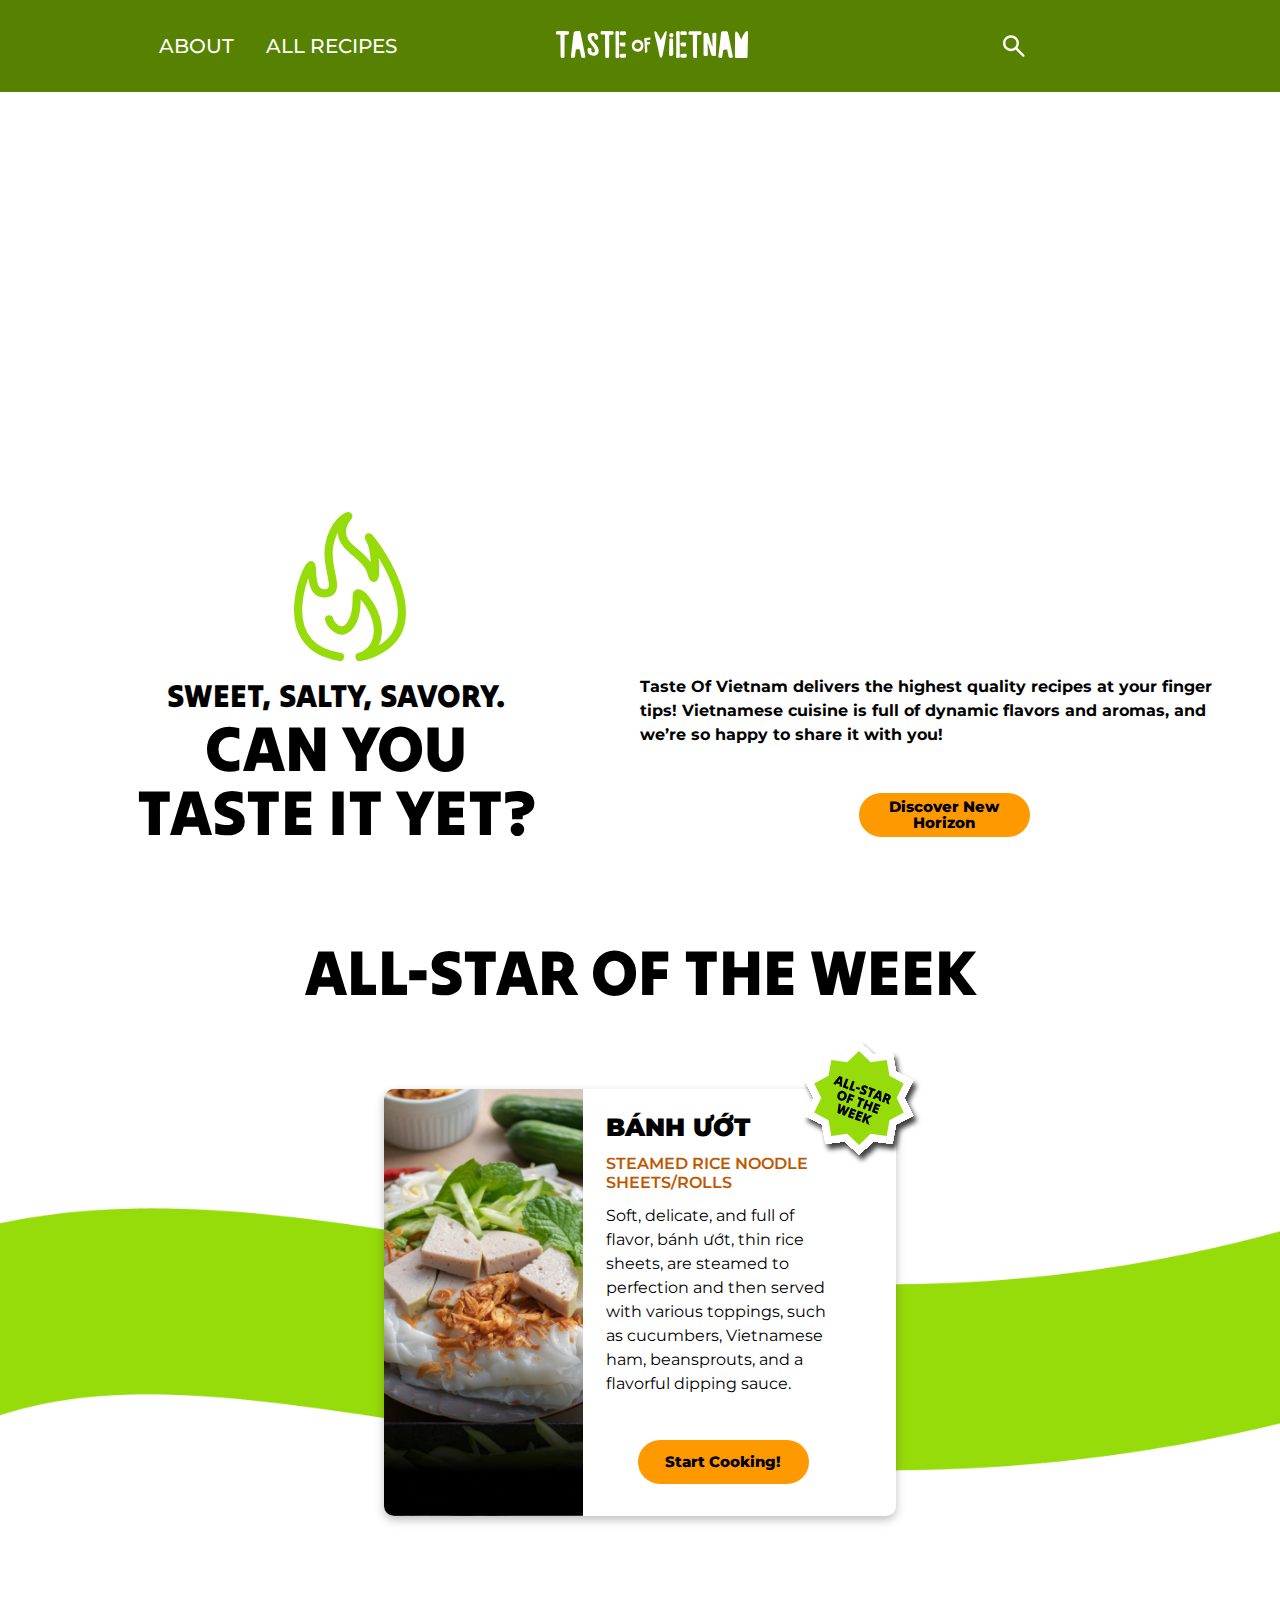
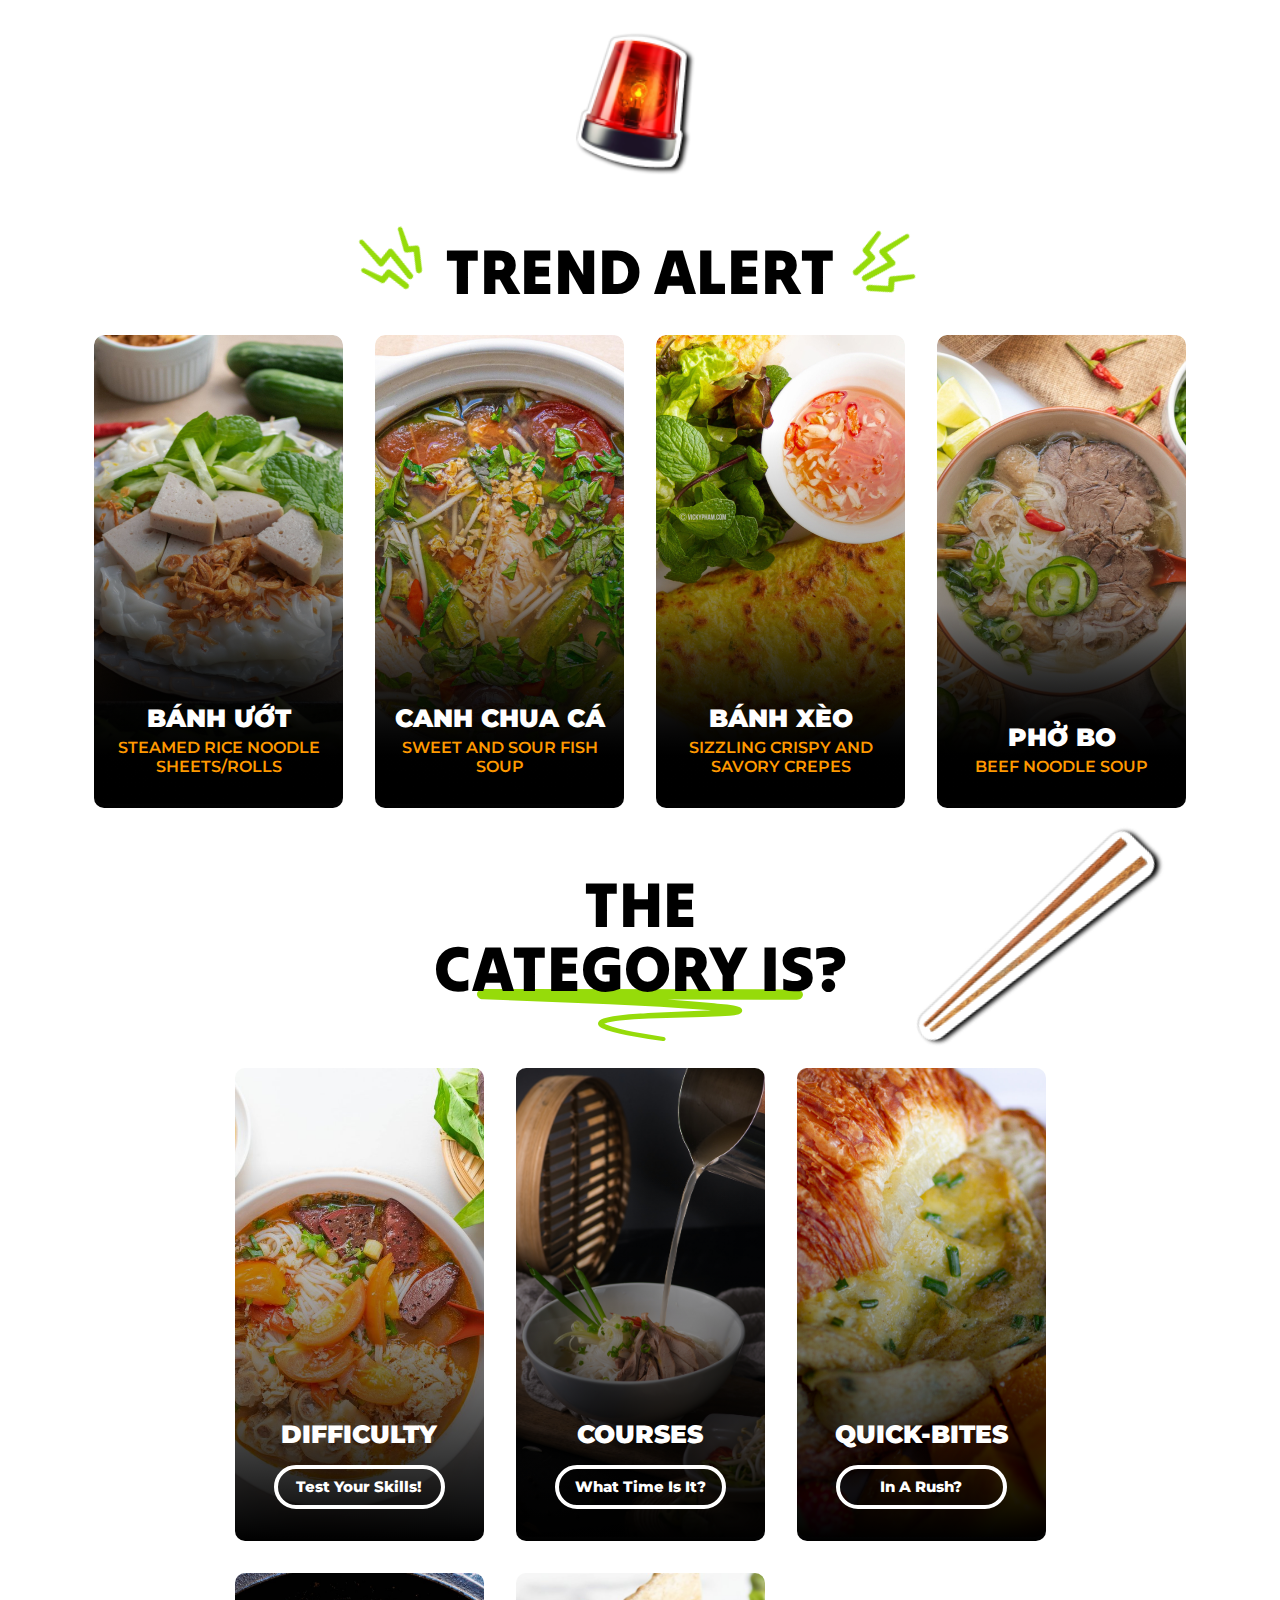
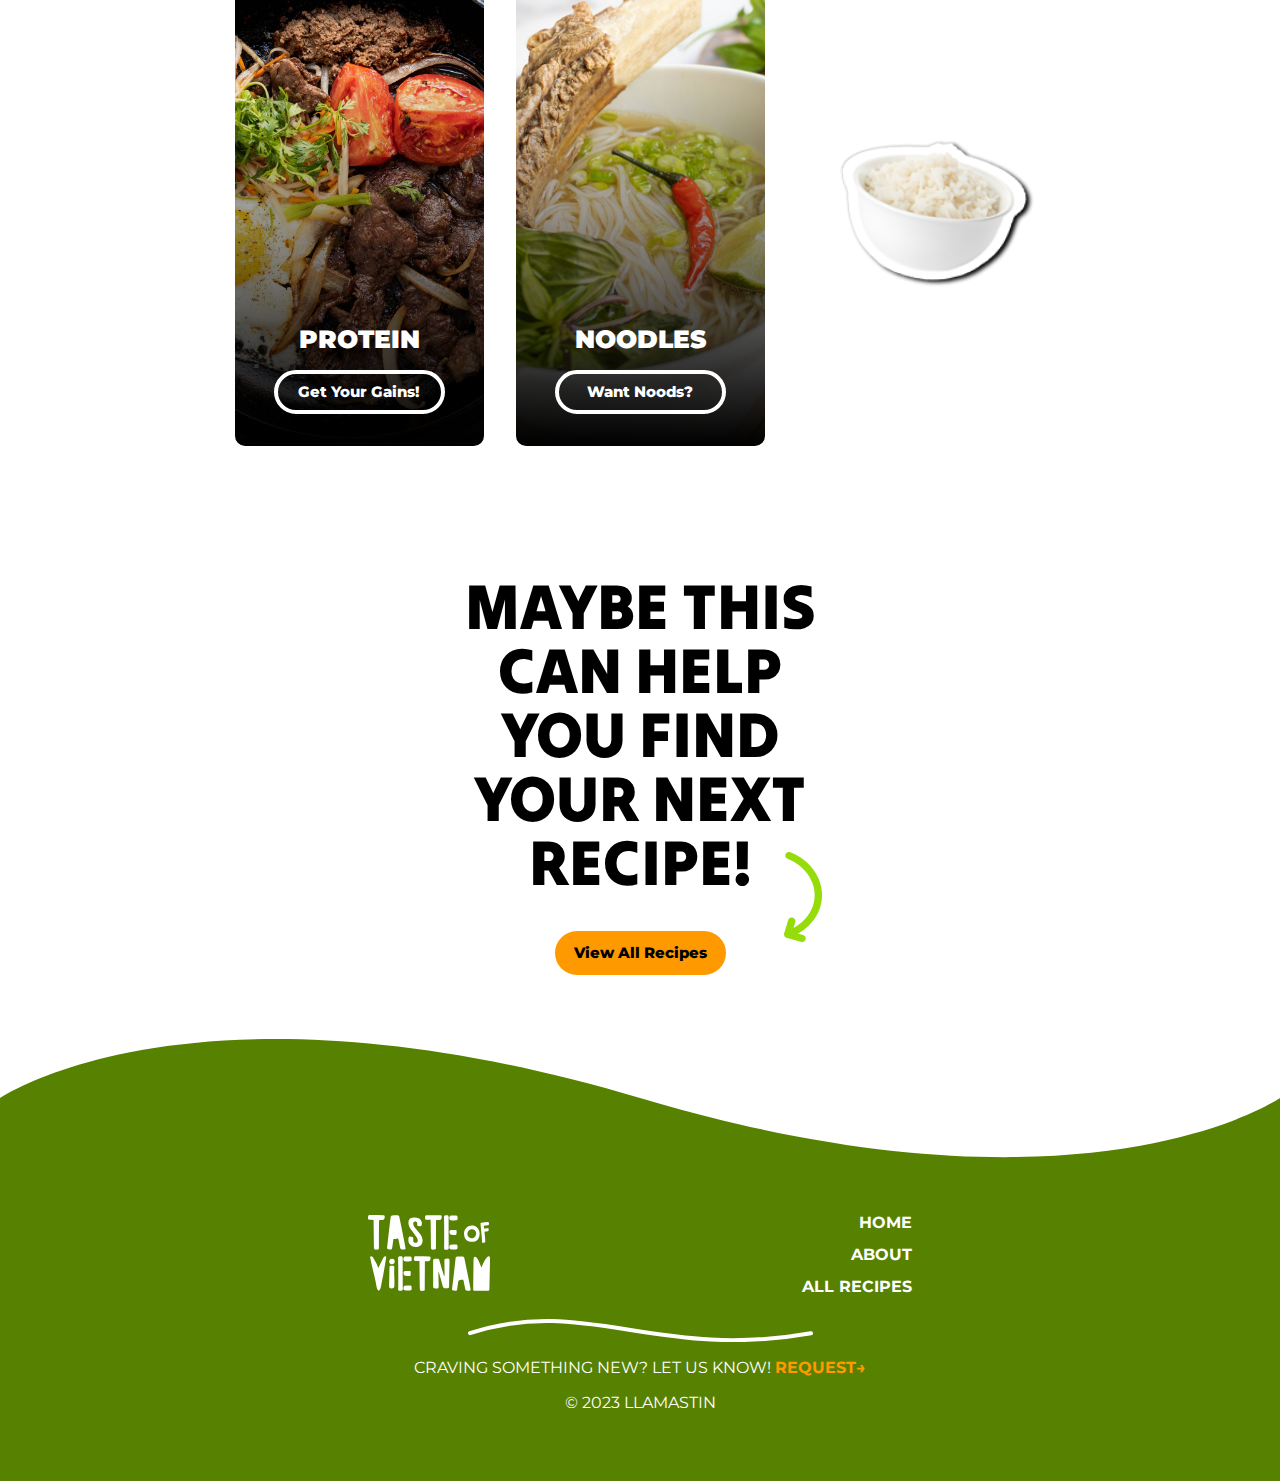
==== commit 61c7a638: "fixed tabs" ====
--- a/index.html
+++ b/index.html
@@ -173,7 +173,7 @@
               <img src="images/categories/courses-cover.jpg" alt="category is courses">
               <div class="overlapText">
                 <h3>courses</h3>
-                <button>What Time Is It?</button>
+                <button onclick="window.location.href='courses.html'">What Time Is It?</button>
               </div>
             </div>
           </li>
--- a/css/style.css
+++ b/css/style.css
@@ -9,7 +9,8 @@
   box-sizing: inherit;
 }
 
-body, button {
+body {
+  position: relative;
   margin: 0;
   color: #000;
   font-family: 'Montserrat';
@@ -50,19 +51,19 @@
   height:auto;
   width: 100%; 
   z-index: 10;
-
-  
 }
 
 .nav {
-  position: fixed;
+  position: absolute;
   top: 65px;
   background-color: #578100;
-  height: 100vh;
-  transition: all 0.4s ease-in;
+  height: 200vh;
+  transition: all 0.5s ease-in;
   width: 100%;
   left: -50%;
   transform: translateX(-50%);
+  line-height: 1rem;
+  animation: 0.5s ease-out;
 }
 
 .nav ul {
@@ -127,19 +128,22 @@
 }
 
 /* BUTTON */ 
+button {
+  font-family: 'Montserrat';
+  font-size: 1rem;
+  align-self: center;
+  font-weight: 800;
+  line-height: 1rem;
+}
+
 .orangeButton {
   width: 10.6875rem;
   height: 2.75rem; 
   border-radius: 2rem;
   background-color:#FF9900;
   font-size: 0.9375rem;
-  font-weight: 800;
   border-style: none;
-  align-self: center;
-  line-height: 1rem;
-  text-decoration: none;
   text-align: center;
-  vertical-align: middle;
 }
 
 /* FOCUS STATES */
@@ -789,26 +793,23 @@
 }
 
 .step {
+  display: flex;
   list-style: none;
-}
-.stepCards {
-  display: flex;
   flex-direction: column;
   width: 21.875rem;
-  height: 30.83813rem;
+  height: auto;
   box-shadow: 0px 4px 10px 0px rgba(0, 0, 0, 0.25);
   border-radius: .63rem;
   margin-bottom: 1rem;
-
-}
-
-.stepCards img {
+}
+
+.step img {
   object-fit: cover;
-  height: 13rem;
+  aspect-ratio: 16/9;
   border-radius: .63rem .63rem 0 0;
 }
 
-.stepCards p {
+.step p {
   padding: 1rem;
 }
 
@@ -828,6 +829,7 @@
   font-weight: 600; 
   list-style: none;
 }
+
 
 /* TABS */
 .tabs { 
@@ -841,7 +843,6 @@
   list-style: none;
   margin: 2rem 0;
   text-transform: uppercase;
-
 }
 
 .horizontal a {
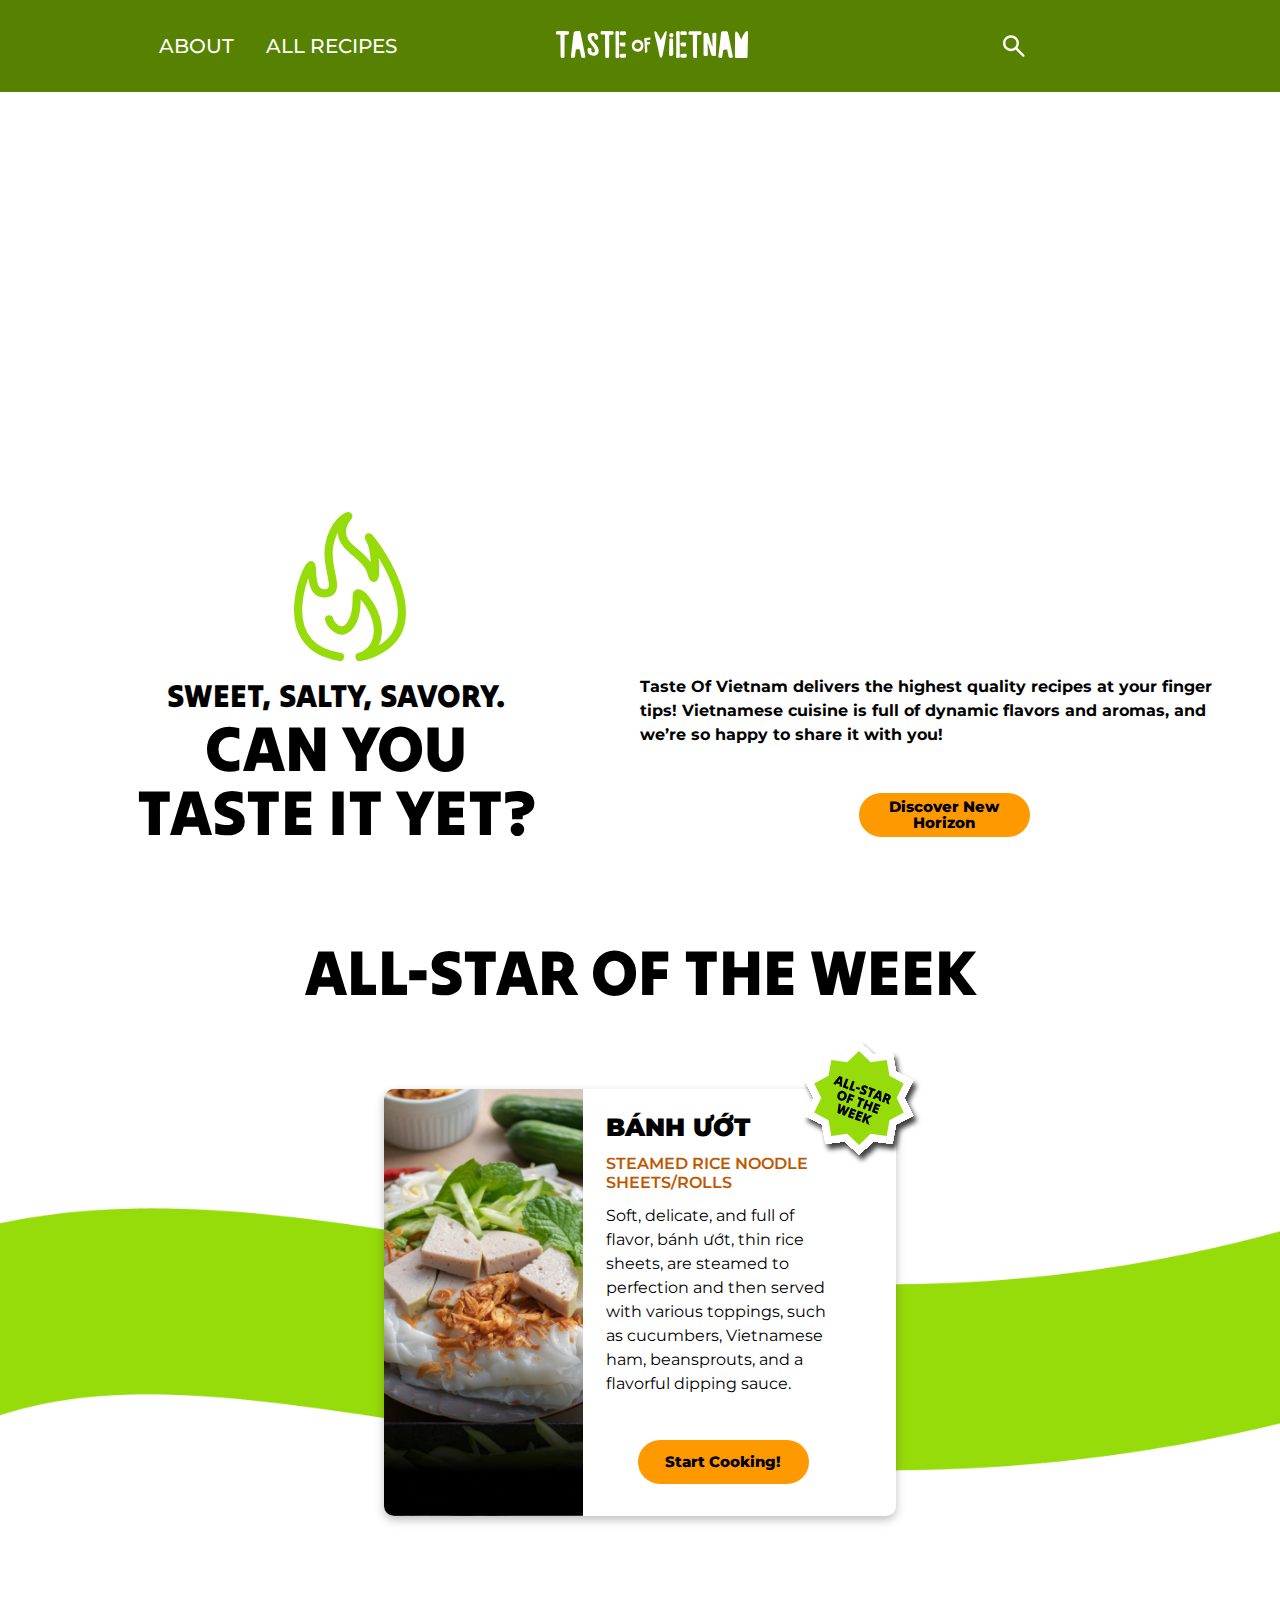
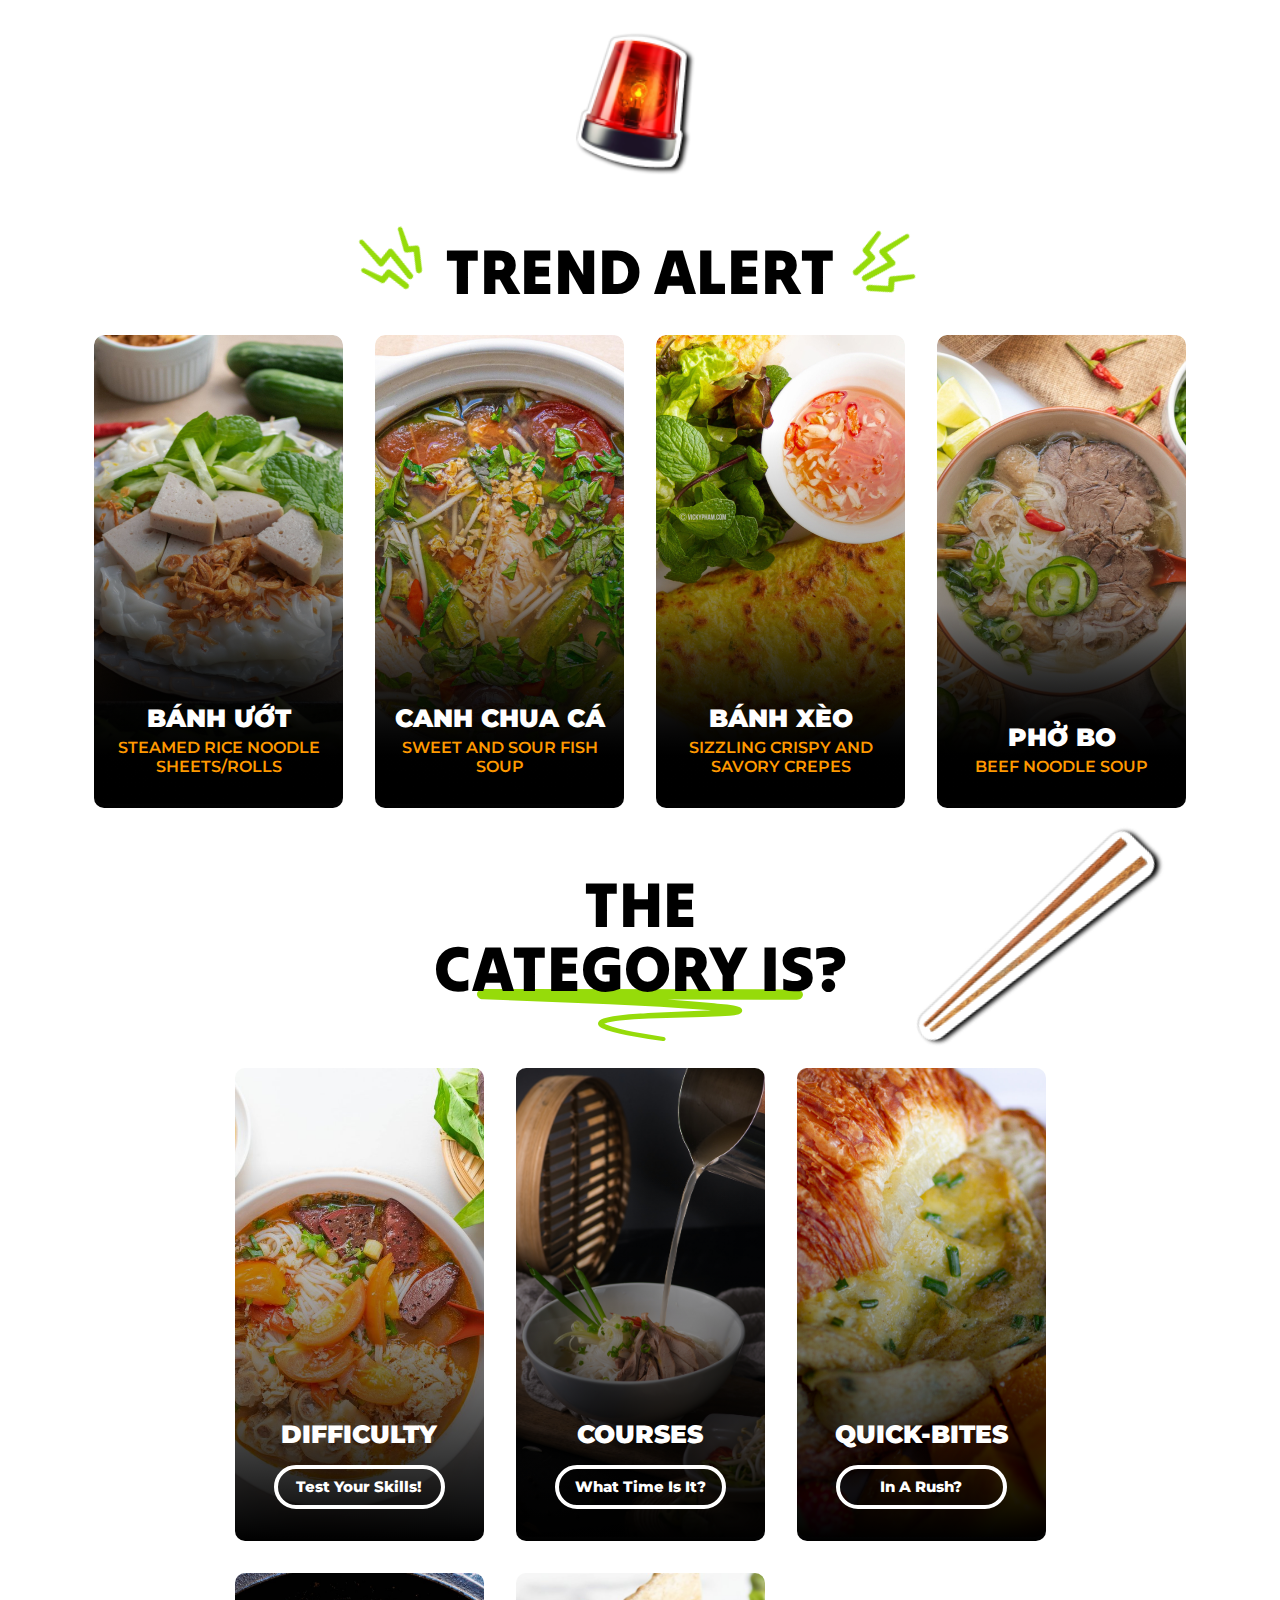
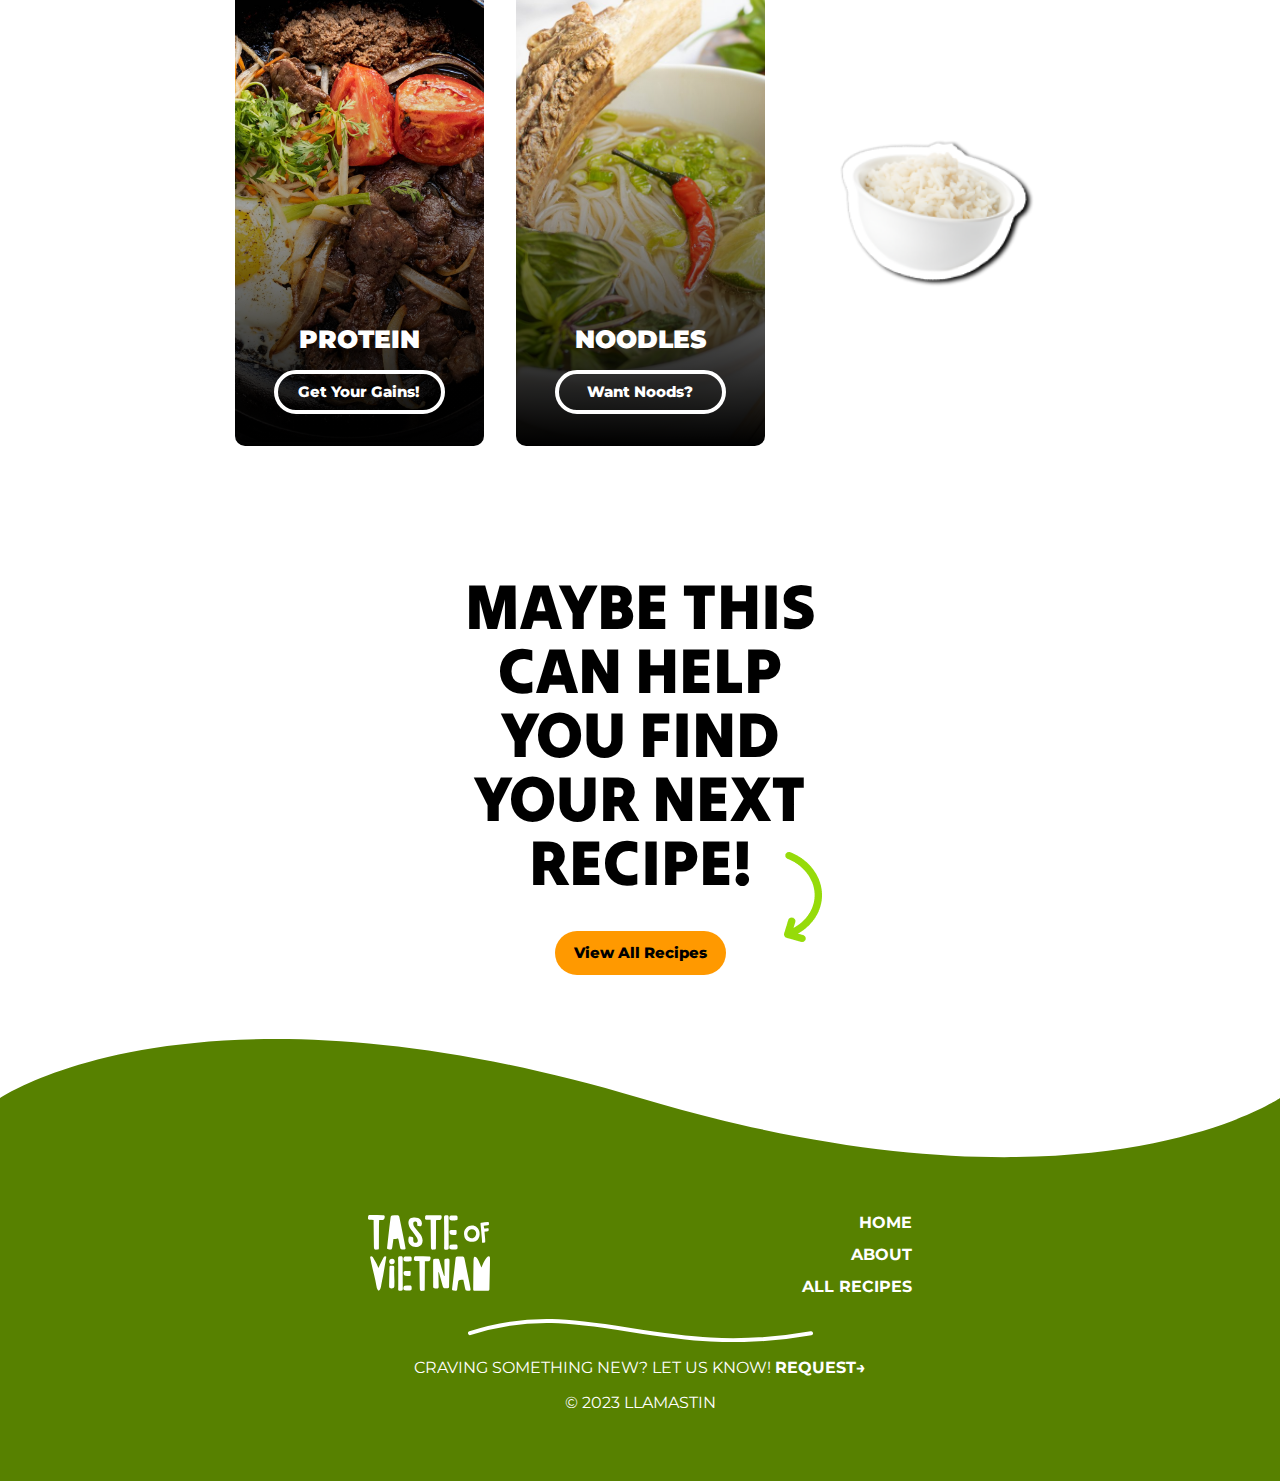
==== commit defee077: "fixing button accessibility" ====
--- a/index.html
+++ b/index.html
@@ -93,8 +93,8 @@
       </header>
 
       <div class="carousel">
-        <button type="button" class="arrows previous"><i class="fa-solid fa-angle-left"></i></button>
-        <button type="button" class="arrows next"><i class="fa-solid fa-angle-right"></i></button>
+        <button aria-label="previous" type="button" class="arrows previous"><i class="fa-solid fa-angle-left"></i></button>
+        <button aria-label="next" type="button" class="arrows next"><i class="fa-solid fa-angle-right"></i></button>
         <ul class="cards">
           <li class="slide">
             <div class="darkOverlay">
@@ -154,8 +154,8 @@
       </header>
 
       <div class="carousel grid">
-        <button type="button" class="arrows previous"><i class="fa-solid fa-angle-left"></i></button>
-        <button type="button" class="arrows next"><i class="fa-solid fa-angle-right"></i></button>
+        <button aria-label="previous" type="button" class="arrows previous"><i class="fa-solid fa-angle-left"></i></button>
+        <button aria-label="next" type="button" class="arrows next"><i class="fa-solid fa-angle-right"></i></button>
 
         <ul class="cards categories">
           <li class="slide">
--- a/css/style.css
+++ b/css/style.css
@@ -182,6 +182,7 @@
   display: flex;
   width: 100%;
   height: auto;
+  bottom: -1px;
 
 }
 
@@ -1140,12 +1141,16 @@
   font-weight: 700;
 }
 
+footer a:hover {
+  color:#FF9900;
+}
+
 .request::after, .titles a::after{
   content: "→";
 }
 
 .request {
-  color:#FF9900
+  color:#ffffff
 }
 @media (min-width: 1025px) {
   .footerRow {
